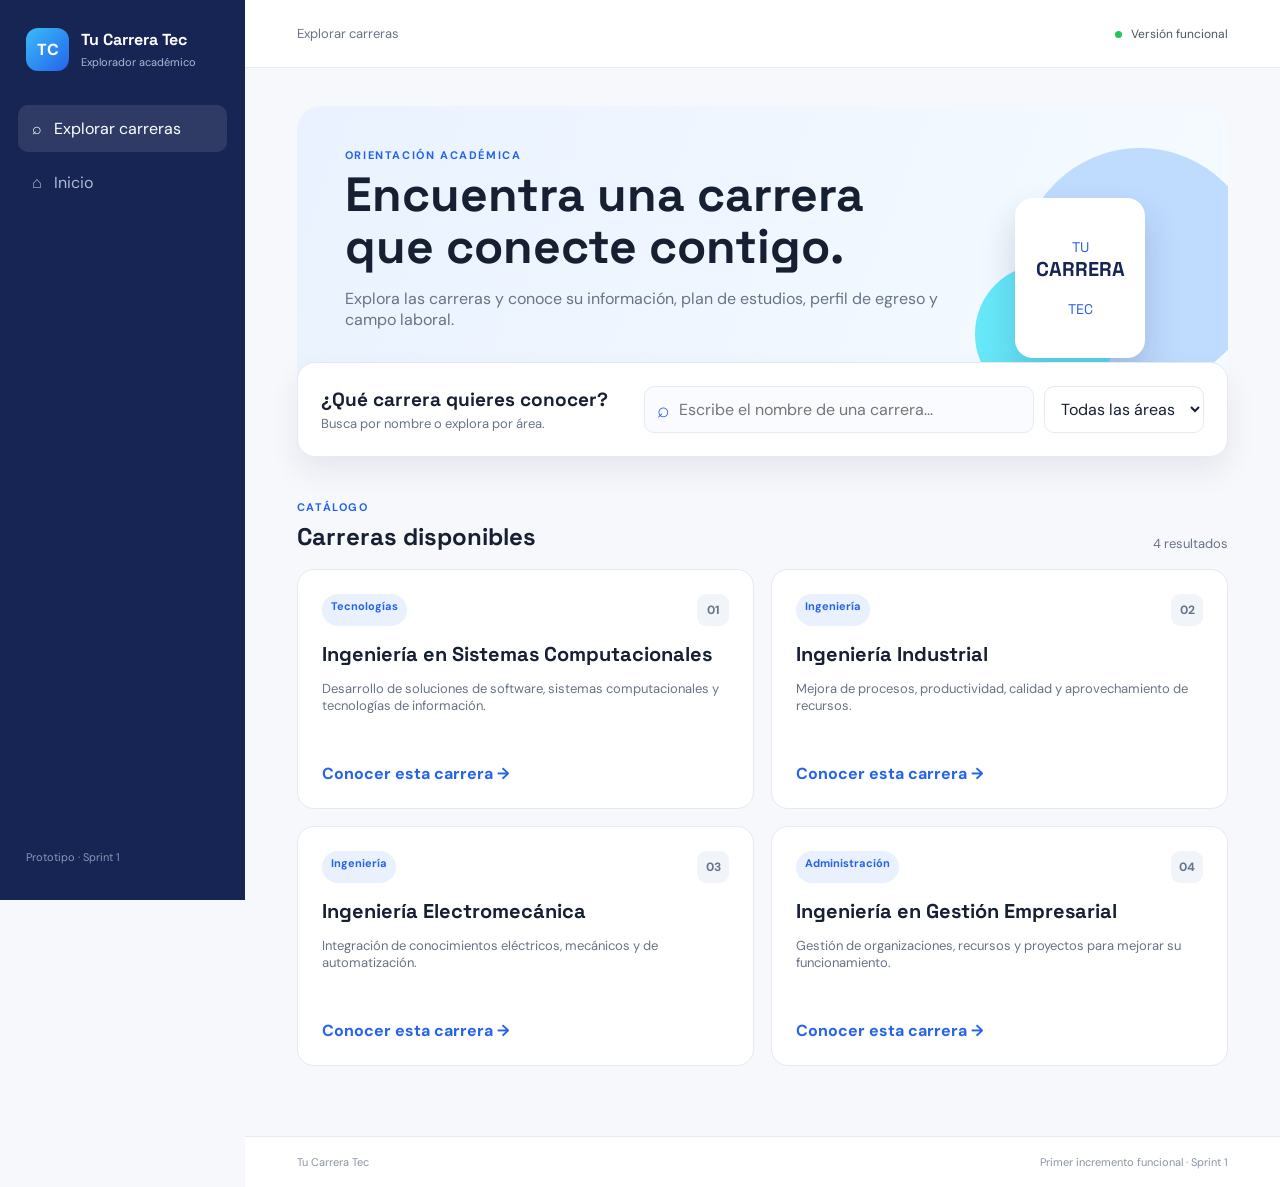
==== index.html @ d384e75f "first commit" ====
<!DOCTYPE html>
<html lang="es">
<head>
  <meta charset="UTF-8">
  <meta name="viewport" content="width=device-width, initial-scale=1.0">
  <title>Tu Carrera Tec | Explorador de carreras</title>
  <link rel="stylesheet" href="estilos.css">
</head>
<body>
  <aside class="sidebar">
    <div class="brand">
      <div class="brand-mark">TC</div>
      <div>
        <strong>Tu Carrera Tec</strong>
        <small>Explorador académico</small>
      </div>
    </div>

    <nav>
      <button class="nav-item activo" id="navExplorar">⌕ <span>Explorar carreras</span></button>
      <button class="nav-item" id="navInicio">⌂ <span>Inicio</span></button>
    </nav>

    <div class="sidebar-bottom">
      <span>Prototipo · Sprint 1</span>
    </div>
  </aside>

  <div class="app">
    <header class="topbar">
      <div class="crumb" id="breadcrumb">Explorar carreras</div>
      <div class="status"><span></span> Versión funcional</div>
    </header>

    <main>
      <section id="catalogo">
        <div class="welcome">
          <div>
            <p class="eyebrow">ORIENTACIÓN ACADÉMICA</p>
            <h1>Encuentra una carrera que conecte contigo.</h1>
            <p class="lead">Explora las carreras y conoce su información, plan de estudios, perfil de egreso y campo laboral.</p>
          </div>
          <div class="welcome-art">
            <div class="circle c1"></div>
            <div class="circle c2"></div>
            <div class="art-card">TU<br><b>CARRERA</b><br>TEC</div>
          </div>
        </div>

        <section class="search-panel">
          <div class="search-title">
            <h2>¿Qué carrera quieres conocer?</h2>
            <p>Busca por nombre o explora por área.</p>
          </div>
          <div class="controls">
            <div class="search-box">
              <span>⌕</span>
              <input id="buscador" type="search" placeholder="Escribe el nombre de una carrera...">
            </div>
            <select id="filtroArea">
              <option value="Todas">Todas las áreas</option>
              <option value="Tecnologías">Tecnologías</option>
              <option value="Ingeniería">Ingeniería</option>
              <option value="Administración">Administración</option>
            </select>
          </div>
        </section>

        <div class="section-heading">
          <div>
            <p class="eyebrow">CATÁLOGO</p>
            <h2>Carreras disponibles</h2>
          </div>
          <span id="contador"></span>
        </div>

        <div id="listaCarreras" class="career-grid"></div>
        <div id="sinResultados" class="empty hidden">
          <div>⌕</div>
          <h3>No encontramos esa carrera</h3>
          <p>Prueba con otro nombre o cambia el área de búsqueda.</p>
        </div>
      </section>

      <section id="detalle" class="hidden">
        <button id="btnVolver" class="back-link">← Volver al catálogo</button>

        <div class="career-hero">
          <div>
            <span id="detalleArea" class="pill"></span>
            <h1 id="detalleNombre"></h1>
            <p id="detalleResumen"></p>
          </div>
          <div class="career-code" id="careerCode"></div>
        </div>

        <div class="detail-layout">
          <aside class="detail-menu">
            <p>CONSULTAR</p>
            <button class="detail-tab active" data-tab="info">Información general <span>›</span></button>
            <button class="detail-tab" data-tab="plan">Plan de estudios <span>›</span></button>
            <button class="detail-tab" data-tab="perfil">Perfil de egreso <span>›</span></button>
            <button class="detail-tab" data-tab="laboral">Campo laboral <span>›</span></button>
          </aside>

          <article class="detail-content" id="panelDetalle"></article>
        </div>
      </section>
    </main>

    <footer>
      <span>Tu Carrera Tec</span>
      <span>Primer incremento funcional · Sprint 1</span>
    </footer>
  </div>

  <script src="script.js"></script>
</body>
</html>
---- estilos.css ----
@import url('https://fonts.googleapis.com/css2?family=DM+Sans:wght@400;500;600;700&family=Space+Grotesk:wght@500;600;700&display=swap');

:root {
  --navy: #172554;
  --blue: #2563eb;
  --cyan: #06b6d4;
  --ink: #172033;
  --muted: #687386;
  --line: #e5e9f0;
  --bg: #f7f8fc;
  --white: #ffffff;
}

* { box-sizing: border-box; }

body {
  margin: 0;
  background: var(--bg);
  color: var(--ink);
  font-family: "DM Sans", Arial, sans-serif;
}

button, input, select { font: inherit; }

.sidebar {
  position: fixed;
  inset: 0 auto 0 0;
  width: 245px;
  background: var(--navy);
  color: white;
  padding: 28px 18px;
  display: flex;
  flex-direction: column;
  z-index: 10;
}

.brand {
  display: flex;
  align-items: center;
  gap: 12px;
  padding: 0 8px 34px;
}

.brand-mark {
  width: 43px;
  height: 43px;
  border-radius: 12px;
  display: grid;
  place-items: center;
  background: linear-gradient(135deg, #38bdf8, #2563eb);
  font-weight: 800;
}

.brand strong { display: block; font-family: "Space Grotesk"; }
.brand small { color: #aeb9d4; font-size: 11px; }

nav { display: grid; gap: 7px; }

.nav-item {
  border: 0;
  background: transparent;
  color: #aeb9d4;
  text-align: left;
  padding: 13px 14px;
  border-radius: 10px;
  cursor: pointer;
  display: flex;
  gap: 12px;
  align-items: center;
}

.nav-item:hover, .nav-item.activo {
  background: rgba(255,255,255,.1);
  color: white;
}

.sidebar-bottom {
  margin-top: auto;
  color: #8997b7;
  font-size: 11px;
  padding: 8px;
}

.app { margin-left: 245px; min-height: 100vh; }

.topbar {
  height: 68px;
  background: white;
  border-bottom: 1px solid var(--line);
  display: flex;
  justify-content: space-between;
  align-items: center;
  padding: 0 5%;
}

.crumb { font-size: 13px; color: var(--muted); }
.status { font-size: 12px; color: #4b5563; }
.status span {
  display: inline-block;
  width: 7px; height: 7px;
  border-radius: 50%;
  background: #22c55e;
  margin-right: 6px;
}

main { width: min(1180px, 90%); margin: auto; padding: 38px 0 70px; }

.welcome {
  min-height: 290px;
  border-radius: 24px;
  background: linear-gradient(110deg, #eaf2ff, #f5fbff);
  padding: 42px 48px;
  display: flex;
  justify-content: space-between;
  overflow: hidden;
  position: relative;
}

.eyebrow {
  margin: 0 0 7px;
  color: var(--blue);
  font-size: 11px;
  letter-spacing: 1.6px;
  font-weight: 700;
}

.welcome h1 {
  font-family: "Space Grotesk";
  font-size: clamp(30px, 4vw, 48px);
  line-height: 1.08;
  max-width: 680px;
  margin: 0 0 15px;
}

.lead { max-width: 620px; color: var(--muted); margin: 0; font-size: 16px; }

.welcome-art { width: 270px; position: relative; }
.circle { position: absolute; border-radius: 50%; }
.c1 { width: 240px; height: 240px; background: #bfdbfe; right: -80px; top: 0; }
.c2 { width: 140px; height: 140px; background: #67e8f9; right: 65px; bottom: -50px; }

.art-card {
  position: absolute;
  right: 35px;
  top: 50px;
  width: 130px;
  height: 160px;
  border-radius: 18px;
  background: white;
  box-shadow: 0 18px 35px rgba(23,37,84,.18);
  display: grid;
  place-content: center;
  text-align: center;
  font-family: "Space Grotesk";
  font-size: 14px;
  color: var(--blue);
}

.art-card b { font-size: 20px; color: var(--navy); }

.search-panel {
  margin-top: -34px;
  position: relative;
  background: white;
  border: 1px solid var(--line);
  border-radius: 18px;
  padding: 23px;
  box-shadow: 0 14px 30px rgba(30, 41, 59, .08);
  display: flex;
  justify-content: space-between;
  gap: 30px;
  align-items: center;
}

.search-title h2 { margin: 0 0 3px; font-family: "Space Grotesk"; font-size: 19px; }
.search-title p { margin: 0; color: var(--muted); font-size: 13px; }

.controls { display: flex; gap: 10px; flex: 1; justify-content: flex-end; }

.search-box {
  display: flex;
  align-items: center;
  border: 1px solid var(--line);
  border-radius: 10px;
  padding: 0 12px;
  max-width: 390px;
  width: 100%;
  background: #fafbfe;
}

.search-box span { color: var(--blue); font-size: 21px; }
.search-box input {
  border: 0;
  outline: 0;
  background: transparent;
  padding: 12px 9px;
  width: 100%;
}

.controls select {
  border: 1px solid var(--line);
  border-radius: 10px;
  background: white;
  padding: 0 12px;
  color: var(--ink);
}

.section-heading {
  margin: 43px 0 17px;
  display: flex;
  justify-content: space-between;
  align-items: end;
}

.section-heading h2 { font-family: "Space Grotesk"; margin: 0; }
#contador { color: var(--muted); font-size: 13px; }

.career-grid {
  display: grid;
  grid-template-columns: repeat(2, 1fr);
  gap: 17px;
}

.career-card {
  background: white;
  border: 1px solid var(--line);
  border-radius: 17px;
  padding: 24px;
  transition: .2s;
}

.career-card:hover {
  transform: translateY(-3px);
  box-shadow: 0 13px 28px rgba(30,41,59,.09);
}

.card-top { display: flex; justify-content: space-between; gap: 15px; }
.pill {
  display: inline-flex;
  padding: 5px 9px;
  border-radius: 99px;
  background: #e9f1ff;
  color: var(--blue);
  font-size: 11px;
  font-weight: 700;
}

.number {
  width: 32px; height: 32px;
  display: grid; place-items: center;
  border-radius: 9px;
  background: #f1f5f9;
  color: #64748b;
  font-size: 12px;
  font-weight: 700;
}

.career-card h3 {
  font-family: "Space Grotesk";
  font-size: 20px;
  margin: 15px 0 8px;
}

.career-card p { color: var(--muted); font-size: 13px; min-height: 58px; }

.open-career {
  margin-top: 12px;
  border: 0;
  background: transparent;
  color: var(--blue);
  font-weight: 700;
  cursor: pointer;
  padding: 0;
}

.empty {
  text-align: center;
  background: white;
  padding: 60px 20px;
  border-radius: 17px;
  border: 1px solid var(--line);
}
.empty > div { font-size: 32px; color: var(--blue); }
.empty h3 { margin: 5px; }
.empty p { color: var(--muted); }

.back-link {
  border: 0;
  background: transparent;
  color: var(--blue);
  cursor: pointer;
  font-weight: 700;
  padding: 0;
  margin-bottom: 20px;
}

.career-hero {
  background: var(--navy);
  color: white;
  border-radius: 21px;
  padding: 34px 38px;
  display: flex;
  justify-content: space-between;
  align-items: center;
}

.career-hero .pill { background: rgba(255,255,255,.12); color: #93c5fd; }
.career-hero h1 { font-family: "Space Grotesk"; font-size: 34px; margin: 12px 0 7px; }
.career-hero p { color: #c7d2e9; margin: 0; max-width: 750px; }
.career-code { font-family: "Space Grotesk"; font-size: 40px; color: #60a5fa; opacity: .7; }

.detail-layout {
  display: grid;
  grid-template-columns: 250px 1fr;
  gap: 20px;
  margin-top: 20px;
  align-items: start;
}

.detail-menu {
  background: white;
  border: 1px solid var(--line);
  border-radius: 15px;
  padding: 15px;
}

.detail-menu > p {
  color: #9aa4b2;
  font-size: 10px;
  font-weight: 700;
  letter-spacing: 1.4px;
  margin: 5px 9px 12px;
}

.detail-tab {
  border: 0;
  background: transparent;
  width: 100%;
  padding: 12px 10px;
  border-radius: 9px;
  cursor: pointer;
  color: #536174;
  display: flex;
  justify-content: space-between;
  text-align: left;
  font-size: 13px;
}

.detail-tab.active {
  background: #eaf1ff;
  color: var(--blue);
  font-weight: 700;
}

.detail-content {
  background: white;
  border: 1px solid var(--line);
  border-radius: 15px;
  padding: 30px;
  min-height: 360px;
}

.detail-content h2 { font-family: "Space Grotesk"; margin-top: 0; }
.detail-content h3 { font-family: "Space Grotesk"; color: var(--navy); margin-top: 0; }
.detail-content p { color: var(--muted); }
.detail-content ul { padding-left: 21px; color: #465366; }
.detail-content li { margin: 8px 0; }

.semester-grid {
  display: grid;
  grid-template-columns: repeat(2, 1fr);
  gap: 13px;
  margin-top: 20px;
}

.semester {
  border: 1px solid var(--line);
  border-radius: 11px;
  padding: 15px;
}

.semester h4 { margin: 0 0 9px; color: var(--blue); font-size: 13px; }
.semester ul { margin: 0; font-size: 13px; }

.area-grid {
  display: grid;
  grid-template-columns: repeat(2, 1fr);
  gap: 12px;
  margin-top: 20px;
}

.area-box {
  background: #f7f9fc;
  border-radius: 11px;
  padding: 16px;
}

.area-box strong { color: var(--navy); }
.area-box p { margin-bottom: 0; font-size: 13px; }

footer {
  border-top: 1px solid var(--line);
  background: white;
  padding: 18px 5%;
  color: #8a94a4;
  font-size: 11px;
  display: flex;
  justify-content: space-between;
}

.hidden { display: none !important; }

@media (max-width: 850px) {
  .sidebar { width: 70px; padding: 20px 10px; }
  .brand { justify-content: center; padding: 0 0 30px; }
  .brand > div:not(.brand-mark), .nav-item span, .sidebar-bottom { display: none; }
  .nav-item { justify-content: center; }
  .app { margin-left: 70px; }
  .welcome { padding: 30px; }
  .welcome-art { display: none; }
  .search-panel { flex-direction: column; align-items: stretch; }
  .controls { justify-content: stretch; }
}

@media (max-width: 650px) {
  main { width: 92%; }
  .career-grid, .semester-grid, .area-grid, .detail-layout { grid-template-columns: 1fr; }
  .controls { flex-direction: column; }
  .controls select { height: 44px; }
  .career-hero { padding: 26px; }
  .career-hero h1 { font-size: 26px; }
  .career-code { display: none; }
  footer { flex-direction: column; gap: 5px; }
}
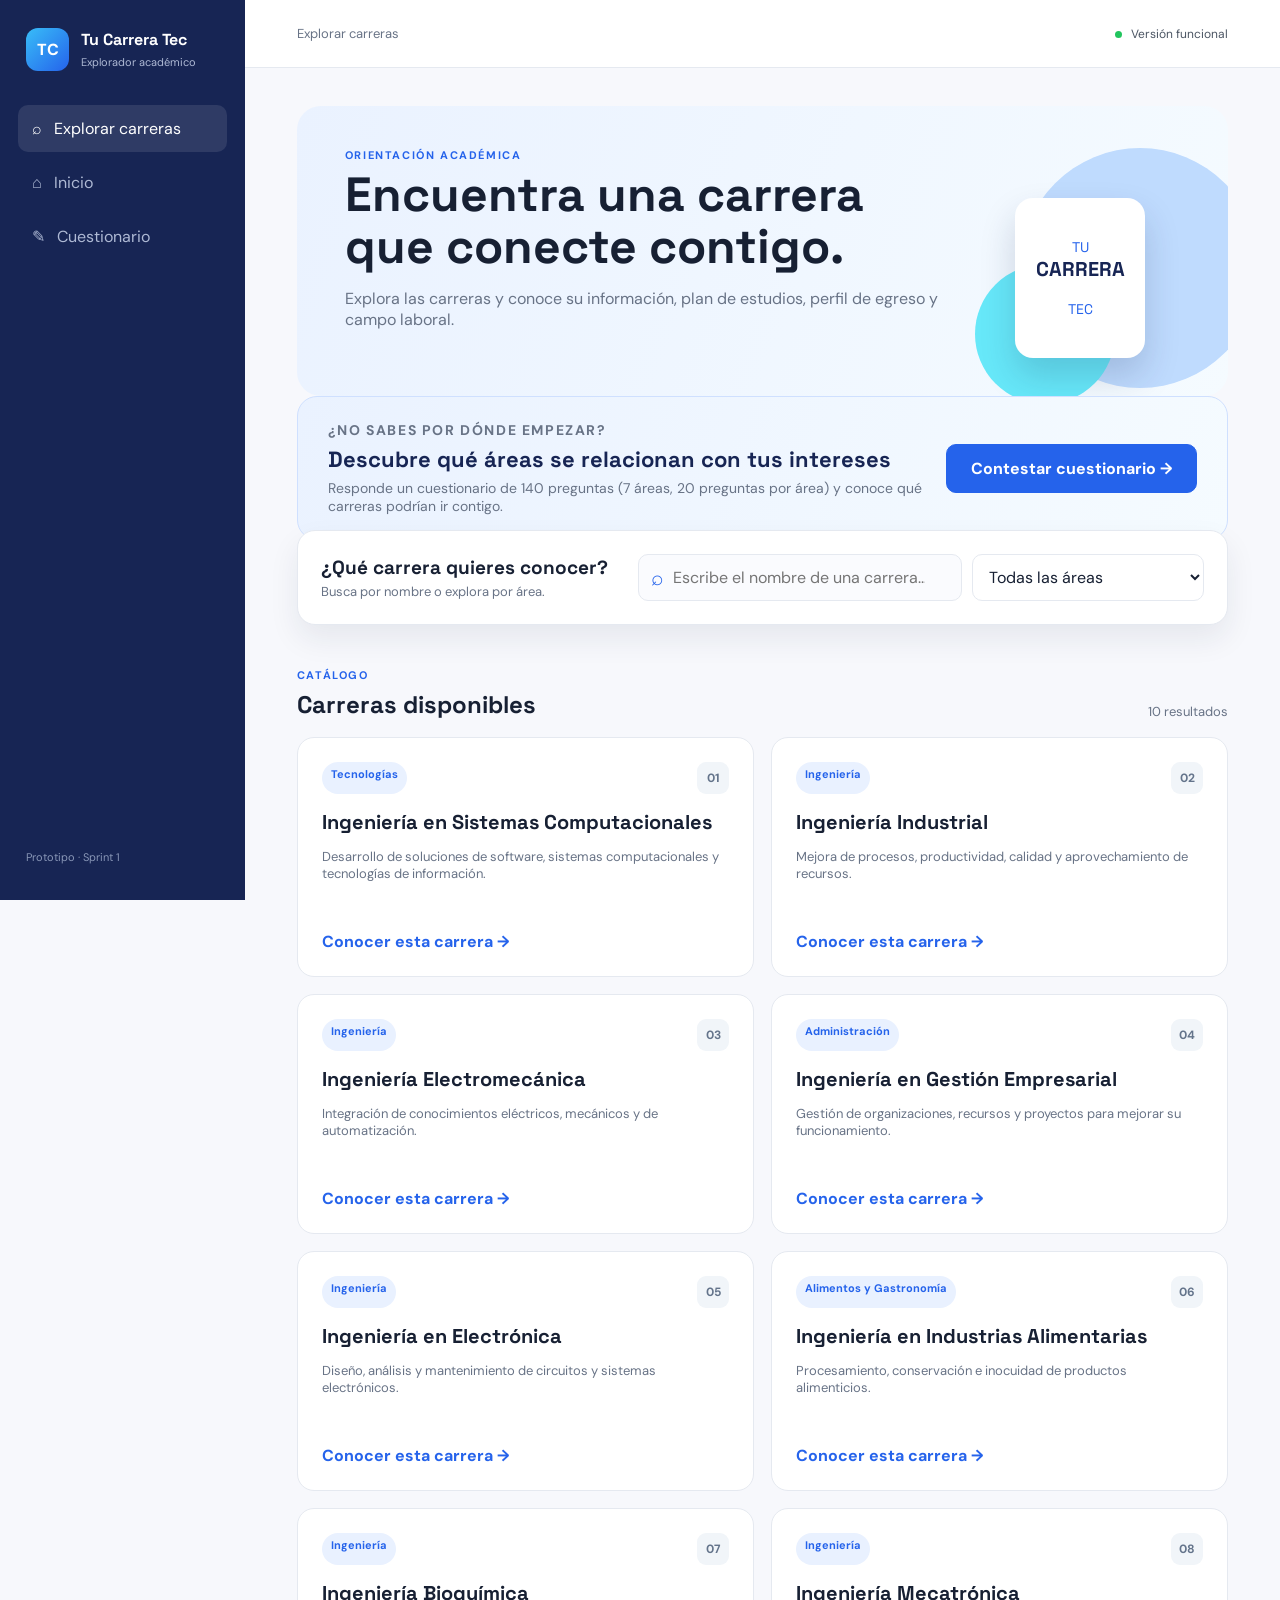
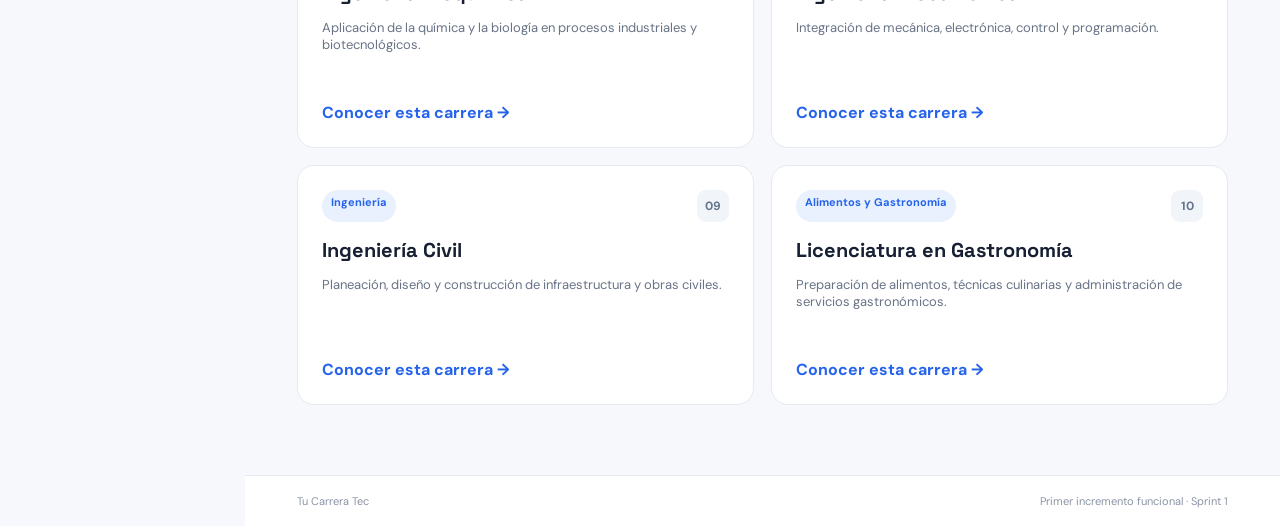
==== commit ab848b10: "Add files via upload" ====
--- a/index.html
+++ b/index.html
@@ -19,6 +19,7 @@
     <nav>
       <button class="nav-item activo" id="navExplorar">⌕ <span>Explorar carreras</span></button>
       <button class="nav-item" id="navInicio">⌂ <span>Inicio</span></button>
+      <button class="nav-item" id="navCuestionario">✎ <span>Cuestionario</span></button>
     </nav>
 
     <div class="sidebar-bottom">
@@ -47,6 +48,15 @@
           </div>
         </div>
 
+        <section class="quiz-banner" aria-labelledby="bannerTitulo">
+          <div>
+            <p class="eyebrow">¿NO SABES POR DÓNDE EMPEZAR?</p>
+            <h2 id="bannerTitulo">Descubre qué áreas se relacionan con tus intereses</h2>
+            <p>Responde un cuestionario de 140 preguntas (7 áreas, 20 preguntas por área) y conoce qué carreras podrían ir contigo.</p>
+          </div>
+          <button type="button" class="btn btn-primary" id="btnBannerCuestionario">Contestar cuestionario →</button>
+        </section>
+
         <section class="search-panel">
           <div class="search-title">
             <h2>¿Qué carrera quieres conocer?</h2>
@@ -62,6 +72,7 @@
               <option value="Tecnologías">Tecnologías</option>
               <option value="Ingeniería">Ingeniería</option>
               <option value="Administración">Administración</option>
+              <option value="Alimentos y Gastronomía">Alimentos y Gastronomía</option>
             </select>
           </div>
         </section>
@@ -101,9 +112,71 @@
             <button class="detail-tab" data-tab="plan">Plan de estudios <span>›</span></button>
             <button class="detail-tab" data-tab="perfil">Perfil de egreso <span>›</span></button>
             <button class="detail-tab" data-tab="laboral">Campo laboral <span>›</span></button>
+            <button class="detail-tab" data-tab="actividades">Actividades <span>›</span></button>
           </aside>
 
           <article class="detail-content" id="panelDetalle"></article>
+        </div>
+      </section>
+
+      <section id="cuestionario" class="hidden" aria-labelledby="quizTitulo">
+        <div class="quiz-hero">
+          <div>
+            <p class="eyebrow">HU-08 · ORIENTACIÓN ACADÉMICA</p>
+            <h1 id="quizTitulo">Cuestionario de intereses profesionales</h1>
+            <p class="lead">Elige qué tanto te interesa cada actividad. No hay respuestas correctas o incorrectas: responde con sinceridad para descubrir qué áreas se relacionan contigo.</p>
+          </div>
+          <div class="quiz-progress-panel" aria-live="polite">
+            <strong id="quizAreaTitulo"></strong>
+            <small id="quizAreaNombre"></small>
+            <div class="quiz-steps" id="quizPasos" aria-hidden="true"></div>
+            <small id="quizContador"></small>
+          </div>
+        </div>
+
+        <div id="quizFormulario">
+          <div class="quiz-area-bar">
+            <span class="pill" id="quizAreaPill"></span>
+            <span class="quiz-rango" id="quizRango"></span>
+          </div>
+
+          <div id="quizPreguntas" class="quiz-list"></div>
+
+          <p id="quizAviso" class="quiz-aviso hidden" role="alert"></p>
+
+          <div class="quiz-actions">
+            <button type="button" class="btn" id="btnQuizAnterior">← Anterior</button>
+            <span class="quiz-hint" id="quizHint"></span>
+            <button type="button" class="btn btn-primary" id="btnQuizSiguiente">Continuar →</button>
+          </div>
+        </div>
+
+        <div id="quizFinal" class="quiz-final hidden">
+          <div class="check">✓</div>
+          <h2>¡Cuestionario completado!</h2>
+          <p id="quizFinalTexto"></p>
+          <div class="quiz-final-actions">
+            <button type="button" class="btn btn-primary" id="btnQuizResultados">Ver mis resultados</button>
+            <button type="button" class="btn" id="btnQuizRevisar">Revisar mis respuestas</button>
+            <button type="button" class="btn" id="btnQuizReiniciar">Reiniciar cuestionario</button>
+          </div>
+        </div>
+      </section>
+      <section id="resultados" class="hidden" aria-labelledby="resTitulo">
+        <div class="quiz-hero">
+          <div>
+            <p class="eyebrow">HU-08 · RESULTADOS</p>
+            <h1 id="resTitulo">Tus resultados del cuestionario</h1>
+            <p class="lead">Estas son las áreas profesionales que más se relacionan con las respuestas que diste. Abre una carrera para conocer su plan de estudios, perfil y campo laboral.</p>
+          </div>
+        </div>
+
+        <div id="resultadosContenido"></div>
+
+        <div class="quiz-final-actions result-actions">
+          <button type="button" class="btn btn-primary" id="btnResExplorar">Explorar todas las carreras</button>
+          <button type="button" class="btn" id="btnResRevisar">Revisar mis respuestas</button>
+          <button type="button" class="btn" id="btnResReiniciar">Volver a contestar</button>
         </div>
       </section>
     </main>
@@ -114,6 +187,11 @@
     </footer>
   </div>
 
+  <script src="actividades.js"></script>
   <script src="script.js"></script>
+  <script src="preguntas.js"></script>
+  <script src="resultados.js"></script>
+  <script src="cuestionario.js"></script>
+  <script src="pantalla-resultados.js"></script>
 </body>
 </html>
--- a/estilos.css
+++ b/estilos.css
@@ -432,3 +432,352 @@
   .career-code { display: none; }
   footer { flex-direction: column; gap: 5px; }
 }
+
+/* ===== HU-06 · Actividades (T-44) ===== */
+.activity-list { display: grid; gap: 13px; margin-top: 20px; }
+
+.activity-card {
+  display: flex;
+  gap: 15px;
+  border: 1px solid var(--line);
+  border-radius: 13px;
+  padding: 18px;
+  background: #fbfcff;
+}
+
+.activity-num {
+  flex: 0 0 34px;
+  height: 34px;
+  display: grid;
+  place-items: center;
+  border-radius: 10px;
+  background: #eaf1ff;
+  color: var(--blue);
+  font-family: "Space Grotesk";
+  font-weight: 700;
+}
+
+.activity-card h4 { margin: 0 0 6px; font-family: "Space Grotesk"; color: var(--navy); font-size: 16px; }
+.activity-card p { margin: 0 0 10px; font-size: 14px; }
+
+/* T-45 · aspecto de la carrera que representa cada actividad */
+.aspect-tag {
+  display: inline-flex;
+  padding: 4px 10px;
+  border-radius: 99px;
+  background: #e0f7fb;
+  color: #0e7490;
+  font-size: 11px;
+  font-weight: 700;
+}
+
+/* T-46 · acceso a las actividades desde Información general */
+.btn-link {
+  margin-top: 6px;
+  border: 0;
+  background: transparent;
+  color: var(--blue);
+  font-weight: 700;
+  cursor: pointer;
+  padding: 0;
+}
+.btn-link:hover { text-decoration: underline; }
+
+/* ===== HU-08 · Cuestionario de intereses (T-55) ===== */
+.quiz-hero {
+  border-radius: 24px;
+  background: linear-gradient(110deg, #eaf2ff, #f5fbff);
+  padding: 32px 40px;
+  display: flex;
+  justify-content: space-between;
+  align-items: center;
+  gap: 32px;
+}
+
+.quiz-hero h1 {
+  font-family: "Space Grotesk";
+  font-size: clamp(26px, 3vw, 36px);
+  line-height: 1.1;
+  margin: 0 0 12px;
+}
+
+.quiz-hero .lead { max-width: 620px; }
+
+.quiz-progress-panel {
+  flex: 0 0 300px;
+  background: white;
+  border: 1px solid var(--line);
+  border-radius: 16px;
+  padding: 18px 20px;
+  display: grid;
+  gap: 3px;
+}
+
+.quiz-progress-panel strong { font-family: "Space Grotesk"; color: var(--navy); font-size: 16px; }
+.quiz-progress-panel small { color: var(--muted); font-size: 12px; }
+
+.quiz-steps { display: flex; gap: 5px; margin: 10px 0 8px; }
+.quiz-step { flex: 1; height: 8px; border-radius: 99px; background: var(--line); transition: .2s; }
+.quiz-step.done { background: var(--blue); }
+.quiz-step.current { background: var(--cyan); }
+
+.quiz-area-bar {
+  margin: 30px 0 14px;
+  display: flex;
+  justify-content: space-between;
+  align-items: center;
+  gap: 12px;
+}
+
+.quiz-rango { color: var(--muted); font-size: 13px; }
+
+.quiz-list { display: grid; gap: 14px; }
+
+.quiz-card {
+  background: white;
+  border: 1px solid var(--line);
+  border-radius: 17px;
+  padding: 20px 24px 22px;
+  transition: border-color .2s, background .2s;
+}
+
+.quiz-card.pendiente { border-color: #f59e0b; background: #fffbf0; }
+
+.quiz-q { display: flex; align-items: center; gap: 14px; margin-bottom: 16px; }
+
+.quiz-num {
+  flex: 0 0 36px;
+  height: 36px;
+  display: grid;
+  place-items: center;
+  border-radius: 10px;
+  background: #f1f5f9;
+  color: #64748b;
+  font-size: 13px;
+  font-weight: 700;
+}
+
+.quiz-q h3 {
+  flex: 1;
+  margin: 0;
+  font-family: "Space Grotesk";
+  font-size: 16px;
+  line-height: 1.3;
+  color: var(--navy);
+}
+
+.quiz-id { font-size: 11px; color: #8a94a4; white-space: nowrap; }
+
+.quiz-options { display: grid; grid-template-columns: repeat(5, 1fr); gap: 10px; border: 0; padding: 0; margin: 0; min-width: 0; }
+
+.quiz-option { position: relative; display: block; }
+
+.quiz-option input {
+  position: absolute;
+  inset: 0;
+  width: 100%;
+  height: 100%;
+  margin: 0;
+  opacity: 0;
+  cursor: pointer;
+}
+
+.quiz-option span {
+  display: flex;
+  align-items: center;
+  justify-content: center;
+  text-align: center;
+  min-height: 44px;
+  padding: 8px 10px;
+  border: 1px solid var(--line);
+  border-radius: 10px;
+  background: white;
+  color: #475569;
+  font-size: 13px;
+  transition: .15s;
+}
+
+.quiz-option:hover span { border-color: #93c5fd; background: #f5f9ff; }
+
+.quiz-option input:checked + span {
+  background: var(--blue);
+  border-color: var(--blue);
+  color: white;
+  font-weight: 700;
+}
+
+.quiz-option input:focus-visible + span { outline: 3px solid #93c5fd; outline-offset: 2px; }
+
+.quiz-aviso {
+  margin: 18px 0 0;
+  padding: 13px 18px;
+  border-radius: 12px;
+  background: #fff7e6;
+  border: 1px solid #fcd34d;
+  color: #92400e;
+  font-size: 14px;
+}
+
+.quiz-actions {
+  margin-top: 22px;
+  display: flex;
+  justify-content: space-between;
+  align-items: center;
+  gap: 16px;
+}
+
+.quiz-hint { color: var(--muted); font-size: 13px; text-align: center; flex: 1; }
+
+.btn {
+  border: 1px solid var(--line);
+  background: white;
+  color: var(--navy);
+  border-radius: 10px;
+  padding: 13px 24px;
+  font-weight: 700;
+  cursor: pointer;
+  transition: .15s;
+}
+
+.btn:hover:not(:disabled) { border-color: #93c5fd; background: #f5f9ff; }
+.btn-primary { background: var(--blue); border-color: var(--blue); color: white; }
+.btn-primary:hover:not(:disabled) { background: #1d4ed8; border-color: #1d4ed8; }
+.btn:disabled { opacity: .45; cursor: not-allowed; }
+.btn:focus-visible { outline: 3px solid #93c5fd; outline-offset: 2px; }
+
+.quiz-final {
+  margin-top: 24px;
+  text-align: center;
+  background: white;
+  border: 1px solid var(--line);
+  border-radius: 21px;
+  padding: 56px 30px;
+}
+
+.quiz-final .check {
+  width: 64px;
+  height: 64px;
+  border-radius: 50%;
+  display: grid;
+  place-items: center;
+  margin: 0 auto 16px;
+  background: #e0f7fb;
+  color: #0e7490;
+  font-size: 30px;
+  font-weight: 700;
+}
+
+.quiz-final h2 { font-family: "Space Grotesk"; margin: 0 0 8px; }
+.quiz-final p { color: var(--muted); margin: 0 0 24px; }
+.quiz-final-actions { display: flex; justify-content: center; gap: 12px; flex-wrap: wrap; }
+
+@media (max-width: 850px) {
+  .quiz-hero { flex-direction: column; align-items: stretch; padding: 28px; }
+  .quiz-progress-panel { flex: none; }
+}
+
+@media (max-width: 650px) {
+  .quiz-options { grid-template-columns: 1fr; }
+  .quiz-q { align-items: flex-start; }
+  .quiz-id { display: none; }
+  .quiz-actions { flex-wrap: wrap; }
+  .quiz-hint { order: 3; flex-basis: 100%; }
+  .quiz-actions .btn { flex: 1; }
+}
+
+/* ===== HU-08 · Resultados (T-58) y acceso desde la pantalla principal (T-59) ===== */
+.quiz-banner {
+  display: flex;
+  align-items: center;
+  justify-content: space-between;
+  gap: 24px;
+  margin: 0 0 24px;
+  padding: 24px 30px;
+  border-radius: 20px;
+  background: linear-gradient(110deg, #eaf2ff, #f5fbff);
+  border: 1px solid #cfe0ff;
+}
+.quiz-banner h2 { font-family: "Space Grotesk"; margin: 0 0 6px; font-size: 22px; color: var(--navy); }
+.quiz-banner p { margin: 0; color: var(--muted); font-size: 14px; }
+.quiz-banner .eyebrow { margin-bottom: 6px; }
+.quiz-banner .btn { flex: none; }
+
+#resultados .section-heading { margin-top: 28px; }
+
+.result-note {
+  margin: 20px 0 0;
+  padding: 14px 18px;
+  border-radius: 12px;
+  background: #fffbf0;
+  border: 1px solid #f59e0b;
+  color: #7a4b00;
+  font-size: 14px;
+}
+
+.result-grid { display: grid; grid-template-columns: repeat(3, 1fr); gap: 16px; }
+
+.result-card {
+  background: white;
+  border: 1px solid var(--line);
+  border-radius: 18px;
+  padding: 22px;
+}
+.result-card.top { border-color: var(--blue); box-shadow: 0 10px 28px rgba(37, 99, 235, .12); }
+.result-card h3 { font-family: "Space Grotesk"; margin: 0; font-size: 17px; color: var(--navy); }
+.result-card small { color: var(--muted); font-size: 12px; }
+.result-card p { color: var(--muted); font-size: 13px; margin: 12px 0 0; }
+
+.result-card-head { display: flex; align-items: center; gap: 12px; margin-bottom: 14px; }
+.result-card-head > div { flex: 1; min-width: 0; }
+.result-rank {
+  flex: 0 0 34px;
+  height: 34px;
+  display: grid;
+  place-items: center;
+  border-radius: 10px;
+  background: #eaf1ff;
+  color: var(--blue);
+  font-family: "Space Grotesk";
+  font-weight: 700;
+}
+.result-card.top .result-rank { background: var(--blue); color: white; }
+.result-pct { font-family: "Space Grotesk"; font-size: 24px; color: var(--navy); }
+
+.result-bar { height: 9px; border-radius: 99px; background: var(--line); overflow: hidden; }
+.result-bar span { display: block; height: 100%; border-radius: 99px; background: linear-gradient(90deg, var(--blue), var(--cyan)); }
+
+.result-label { font-size: 11px !important; font-weight: 700; letter-spacing: .06em; text-transform: uppercase; margin-top: 16px !important; }
+.result-careers { display: flex; flex-direction: column; gap: 8px; margin-top: 8px; }
+.result-career {
+  display: flex;
+  justify-content: space-between;
+  gap: 10px;
+  text-align: left;
+  padding: 10px 14px;
+  border: 1px solid var(--line);
+  border-radius: 10px;
+  background: #fbfcff;
+  color: var(--blue);
+  font-weight: 700;
+  font-size: 13px;
+  cursor: pointer;
+}
+.result-career:hover { border-color: #93c5fd; background: #f5f9ff; }
+
+.result-table { background: white; border: 1px solid var(--line); border-radius: 18px; padding: 8px 22px; }
+.result-row { display: grid; grid-template-columns: 230px 1fr 48px; align-items: center; gap: 16px; padding: 12px 0; border-bottom: 1px solid var(--line); }
+.result-row:last-child { border-bottom: 0; }
+.result-row-name { font-size: 14px; font-weight: 600; color: var(--navy); }
+.result-row-pct { text-align: right; font-weight: 700; color: var(--navy); font-size: 14px; }
+
+.result-disclaimer { margin: 16px 0 0; color: var(--muted); font-size: 12px; }
+.result-actions { margin: 28px 0 8px; }
+
+@media (max-width: 1100px) {
+  .result-grid { grid-template-columns: 1fr; }
+}
+@media (max-width: 760px) {
+  .quiz-banner { flex-direction: column; align-items: stretch; }
+  .result-row { grid-template-columns: 1fr 44px; }
+  .result-row-name { grid-column: 1 / -1; }
+}
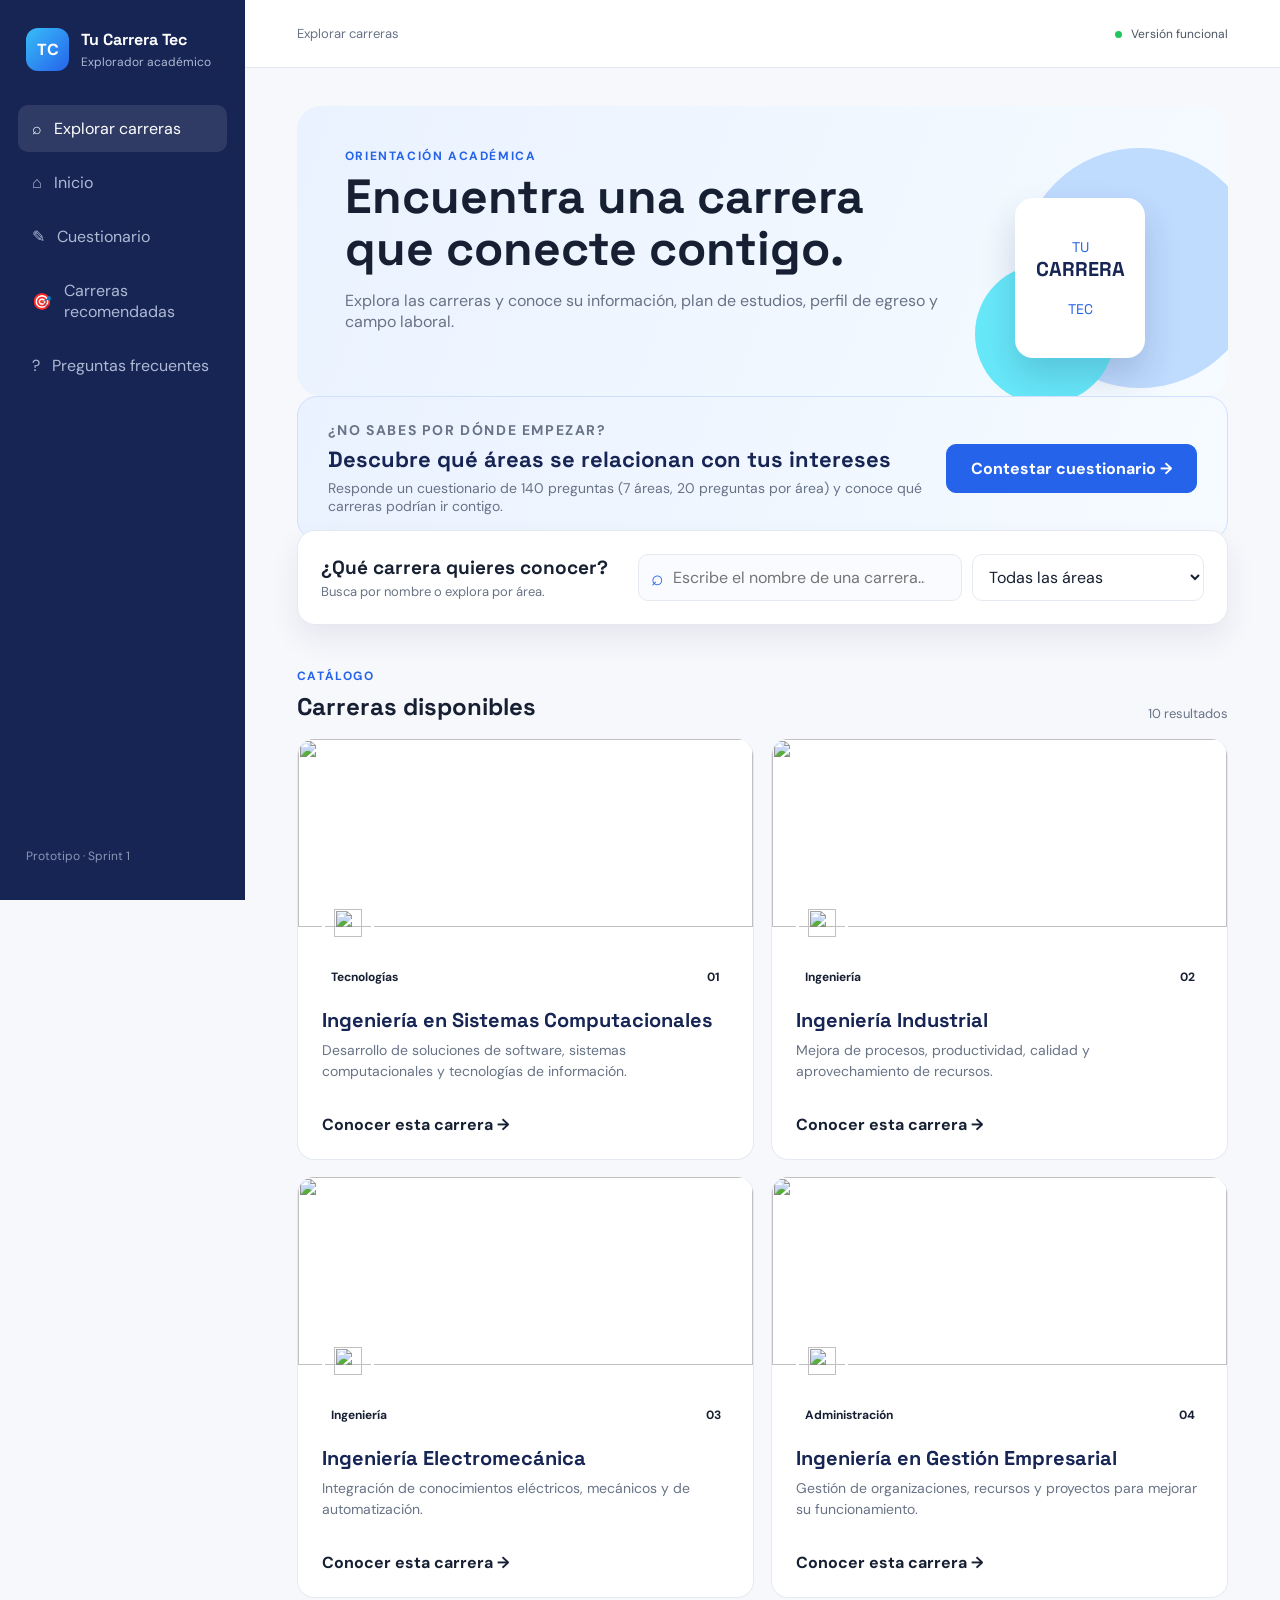
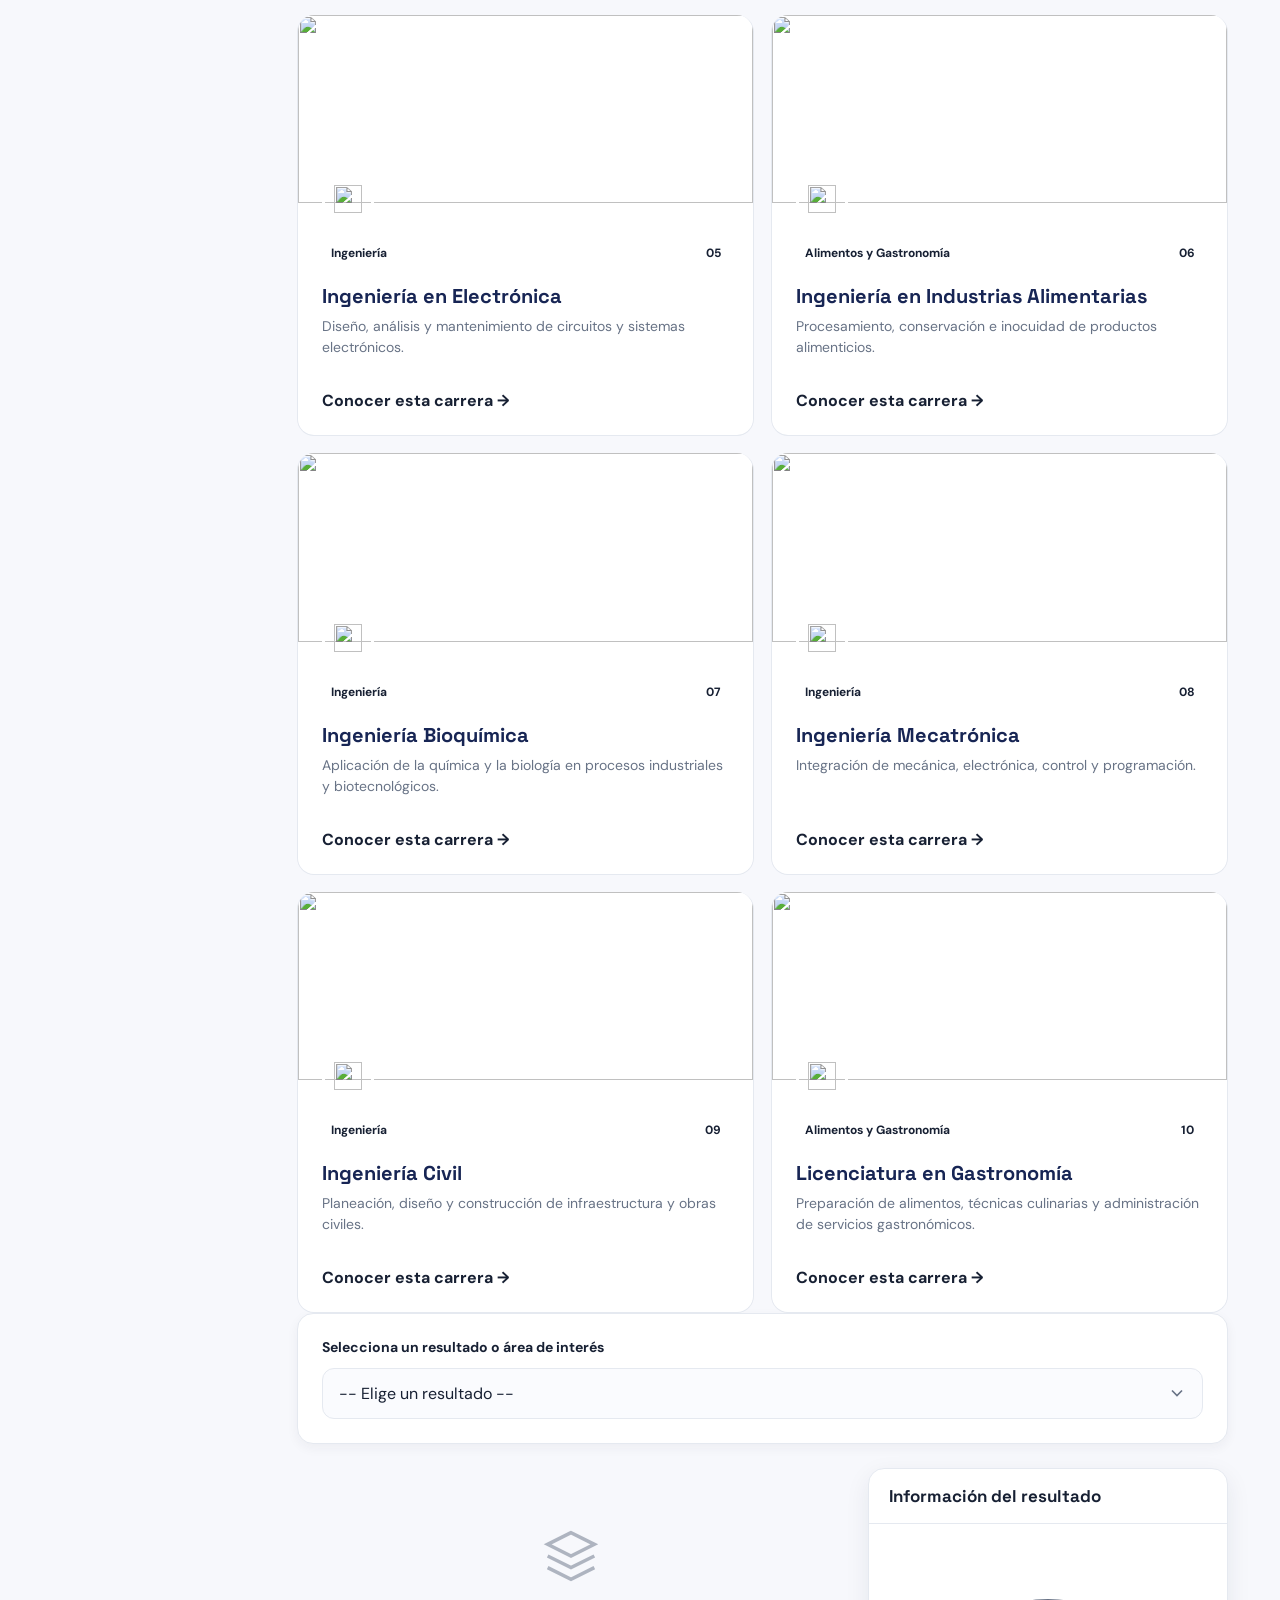
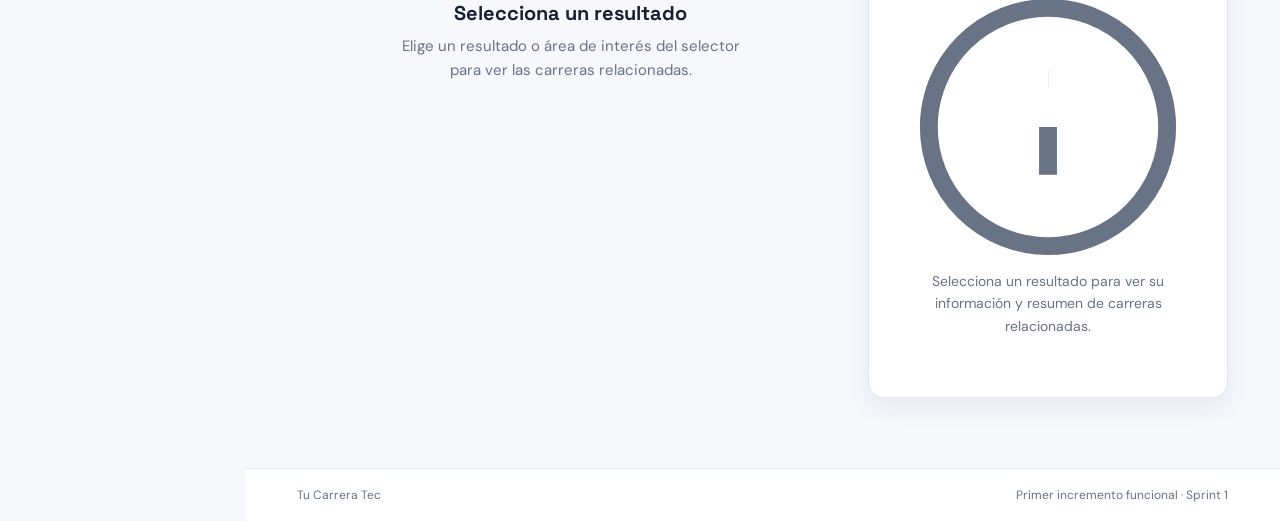
==== commit 79b1cc2a: "Add files via upload" ====
--- a/index.html
+++ b/index.html
@@ -4,7 +4,11 @@
   <meta charset="UTF-8">
   <meta name="viewport" content="width=device-width, initial-scale=1.0">
   <title>Tu Carrera Tec | Explorador de carreras</title>
+  <link rel="stylesheet" href="recursos/carreras.css">
   <link rel="stylesheet" href="estilos.css">
+  <link rel="stylesheet" href="carreras-recomendadas.css">
+  <link rel="stylesheet" href="faq.css">
+  <link rel="stylesheet" href="animaciones.css">
 </head>
 <body>
   <aside class="sidebar">
@@ -20,6 +24,8 @@
       <button class="nav-item activo" id="navExplorar">⌕ <span>Explorar carreras</span></button>
       <button class="nav-item" id="navInicio">⌂ <span>Inicio</span></button>
       <button class="nav-item" id="navCuestionario">✎ <span>Cuestionario</span></button>
+      <button class="nav-item" id="navCarrerasRecomendadas">🎯 <span>Carreras recomendadas</span></button>
+      <button class="nav-item" id="navFaq">? <span>Preguntas frecuentes</span></button>
     </nav>
 
     <div class="sidebar-bottom">
@@ -97,12 +103,18 @@
         <button id="btnVolver" class="back-link">← Volver al catálogo</button>
 
         <div class="career-hero">
-          <div>
-            <span id="detalleArea" class="pill"></span>
+          <div class="hero-texto">
+            <div class="hero-etiquetas">
+              <span class="hero-icono"><img id="detalleIcono" src="" alt="" width="30" height="30"></span>
+              <span id="detalleArea" class="pill"></span>
+            </div>
             <h1 id="detalleNombre"></h1>
             <p id="detalleResumen"></p>
           </div>
-          <div class="career-code" id="careerCode"></div>
+          <div class="hero-arte">
+            <img id="detalleIlustracion" src="" alt="">
+            <span class="career-code" id="careerCode"></span>
+          </div>
         </div>
 
         <div class="detail-layout">
@@ -179,6 +191,135 @@
           <button type="button" class="btn" id="btnResReiniciar">Volver a contestar</button>
         </div>
       </section>
+
+      <!-- NUEVA SECCIÓN: Carreras Recomendadas (T-67 a T-71) -->
+      <section id="carrerasRecomendadas" aria-labelledby="crTitulo">
+        <div class="cr-selector-section">
+          <label for="crResultadoSelect" class="cr-selector-label">Selecciona un resultado o área de interés</label>
+          <div class="cr-select-wrapper">
+            <select id="crResultadoSelect" class="cr-resultado-select" aria-describedby="crSelectHelp">
+              <option value="">-- Elige un resultado --</option>
+            </select>
+            <svg class="cr-select-arrow" viewBox="0 0 24 24" fill="none" stroke="currentColor" stroke-width="2" aria-hidden="true">
+              <polyline points="6 9 12 15 18 9"/>
+            </svg>
+          </div>
+        </div>
+
+        <div class="cr-resultado-card" id="crResultadoCard">
+          <div class="cr-resultado-card-header">
+            <div class="cr-resultado-card-icon" id="crCardResultadoIcon"></div>
+            <div>
+              <h2 id="crCardResultadoNombre"></h2>
+              <p class="cr-resultado-card-area" id="crCardResultadoArea"></p>
+            </div>
+          </div>
+          <p class="cr-resultado-card-descripcion" id="crCardResultadoDescripcion"></p>
+        </div>
+
+        <div class="cr-sort-controls" id="crSortControls">
+          <label for="crSortSelect" class="cr-sort-label">Ordenar por:</label>
+          <select id="crSortSelect" class="cr-sort-select">
+            <option value="nivel">Nivel de relación (alto a bajo)</option>
+            <option value="alfabetico">Alfabéticamente (A-Z)</option>
+          </select>
+        </div>
+
+        <div class="cr-main-content" style="display: grid; grid-template-columns: 1fr 360px; gap: 24px; align-items: start;">
+          <div class="cr-carreras-area">
+            <div class="cr-carreras-grid" id="crCarrerasGrid" role="list" aria-label="Carreras relacionadas">
+              <div class="cr-empty-state full-width" id="crEmptyState">
+                <svg viewBox="0 0 24 24" fill="none" stroke="currentColor" stroke-width="1.5" aria-hidden="true">
+                  <path d="M12 2L2 7l10 5 10-5-10-5z"/>
+                  <path d="M2 17l10 5 10-5"/>
+                  <path d="M2 12l10 5 10-5"/>
+                </svg>
+                <h3>Selecciona un resultado</h3>
+                <p>Elige un resultado o área de interés del selector para ver las carreras relacionadas.</p>
+              </div>
+              <div class="cr-empty-state full-width" id="crNoCarrerasState" style="display: none;">
+                <svg viewBox="0 0 24 24" fill="none" stroke="currentColor" stroke-width="1.5" aria-hidden="true">
+                  <circle cx="12" cy="12" r="10"/>
+                  <line x1="15" y1="9" x2="9" y2="15"/>
+                  <line x1="9" y1="9" x2="15" y2="15"/>
+                </svg>
+                <h3>No hay carreras relacionadas</h3>
+                <p id="crNoCarrerasMsg">Este resultado no tiene carreras asociadas en la matriz actual.</p>
+              </div>
+            </div>
+          </div>
+
+          <aside class="cr-side-panel" id="crSidePanel" aria-label="Información del resultado seleccionado">
+            <div class="cr-side-panel-header">
+              <h2>Información del resultado</h2>
+              <button class="cr-btn-close-panel" id="crClosePanel" aria-label="Cerrar panel">
+                <svg viewBox="0 0 24 24" fill="none" stroke="currentColor" stroke-width="2" aria-hidden="true">
+                  <line x1="18" y1="6" x2="6" y2="18"/>
+                  <line x1="6" y1="6" x2="18" y2="18"/>
+                </svg>
+              </button>
+            </div>
+            <div class="cr-side-panel-content" id="crSidePanelContent">
+              <div class="cr-empty-side-panel" id="crEmptySidePanel">
+                <svg viewBox="0 0 24 24" fill="none" stroke="currentColor" stroke-width="1.5" aria-hidden="true">
+                  <circle cx="12" cy="12" r="10"/>
+                  <path d="M12 16v-4M12 8h.01"/>
+                </svg>
+                <p>Selecciona un resultado para ver su información y resumen de carreras relacionadas.</p>
+              </div>
+              <div class="cr-resultado-detail" id="crResultadoDetail" style="display: none;">
+                <div class="cr-resultado-icon" id="crResultadoIcon"></div>
+                <h3 id="crResultadoNombre"></h3>
+                <p class="cr-resultado-area" id="crResultadoArea"></p>
+                <p class="cr-resultado-descripcion" id="crResultadoDescripcion"></p>
+                <div class="cr-resumen-carreras">
+                  <h4>Resumen de carreras relacionadas</h4>
+                  <div class="cr-resumen-stats" id="crResumenStats"></div>
+                  <ul class="cr-resumen-lista" id="crResumenLista"></ul>
+                </div>
+              </div>
+            </div>
+          </aside>
+        </div>
+
+        <!-- Modal detalle carrera -->
+        <div class="cr-modal-overlay" id="crModalOverlay" role="dialog" aria-modal="true" aria-labelledby="crModalTitle">
+          <div class="cr-modal">
+            <div class="cr-modal-header">
+              <h2 id="crModalTitle">Detalle de la carrera</h2>
+              <button class="cr-btn-close-modal" id="crCloseModal" aria-label="Cerrar detalle">
+                <svg viewBox="0 0 24 24" fill="none" stroke="currentColor" stroke-width="2" aria-hidden="true">
+                  <line x1="18" y1="6" x2="6" y2="18"/>
+                  <line x1="6" y1="6" x2="18" y2="18"/>
+                </svg>
+              </button>
+            </div>
+            <div class="cr-modal-body" id="crModalBody"></div>
+          </div>
+        </div>
+      </section>
+
+      <!-- NUEVA SECCIÓN: Preguntas frecuentes (HU-10 · T-78) -->
+      <section id="faq" class="hidden" aria-labelledby="faqTitulo">
+        <div class="faq-hero">
+          <div>
+            <p class="eyebrow">RESUELVE TUS DUDAS</p>
+            <h1 id="faqTitulo">Preguntas frecuentes</h1>
+            <p class="lead">Encuentra respuestas a tus dudas sobre las carreras del ITSX.</p>
+          </div>
+          <span class="faq-total" id="faqTotal"></span>
+        </div>
+
+        <div class="faq-filtros" id="faqFiltros" role="group" aria-label="Filtrar preguntas por tema"></div>
+
+        <div id="faqLista"></div>
+
+        <div id="faqVacio" class="empty hidden">
+          <div>?</div>
+          <h3>Aún no hay preguntas disponibles</h3>
+          <p>Estamos preparando las respuestas. Vuelve pronto.</p>
+        </div>
+      </section>
     </main>
 
     <footer>
@@ -193,5 +334,11 @@
   <script src="resultados.js"></script>
   <script src="cuestionario.js"></script>
   <script src="pantalla-resultados.js"></script>
+  <!-- T-67 a T-71: Carreras Recomendadas -->
+  <script src="carreras-recomendadas.js"></script>
+  <script src="carreras-recomendadas-ui.js"></script>
+  <!-- HU-10 · T-78: Preguntas frecuentes -->
+  <script src="faq-datos.js"></script>
+  <script src="faq.js"></script>
 </body>
 </html>
--- a/estilos.css
+++ b/estilos.css
@@ -52,7 +52,7 @@
 }
 
 .brand strong { display: block; font-family: "Space Grotesk"; }
-.brand small { color: #aeb9d4; font-size: 11px; }
+.brand small { color: #aeb9d4; font-size: 12px; }
 
 nav { display: grid; gap: 7px; }
 
@@ -77,7 +77,7 @@
 .sidebar-bottom {
   margin-top: auto;
   color: #8997b7;
-  font-size: 11px;
+  font-size: 12px;
   padding: 8px;
 }
 
@@ -119,7 +119,7 @@
 .eyebrow {
   margin: 0 0 7px;
   color: var(--blue);
-  font-size: 11px;
+  font-size: 12px;
   letter-spacing: 1.6px;
   font-weight: 700;
 }
@@ -221,57 +221,100 @@
   gap: 17px;
 }
 
+/* ===== T-101 · Identidad visual en las tarjetas del catálogo ===== */
 .career-card {
-  background: white;
-  border: 1px solid var(--line);
+  --c: var(--blue);
+  --c-suave: #e9f1ff;
+  background: white;
+  border: 1px solid var(--line);
+  border-top: 5px solid var(--c);          /* franja con el color de la carrera */
   border-radius: 17px;
-  padding: 24px;
+  overflow: hidden;
+  display: flex;
+  flex-direction: column;
   transition: .2s;
 }
-
 .career-card:hover {
   transform: translateY(-3px);
   box-shadow: 0 13px 28px rgba(30,41,59,.09);
 }
 
+.card-media {
+  position: relative;
+  aspect-ratio: 1200 / 496;
+  background: var(--c-suave);
+}
+.card-ilustracion { display: block; width: 100%; height: 100%; object-fit: cover; }
+.card-icono {
+  position: absolute;
+  left: 24px; bottom: -22px;
+  width: 52px; height: 52px;
+  display: grid; place-items: center;
+  border-radius: 14px;
+  background: var(--c);                      /* texto/icono blanco sobre el color */
+  border: 3px solid white;
+}
+
+.card-body { padding: 34px 24px 24px; display: flex; flex-direction: column; flex: 1; }
 .card-top { display: flex; justify-content: space-between; gap: 15px; }
+
+/* El área se indica con etiqueta de texto neutra, no con color (T-98, regla 4) */
 .pill {
   display: inline-flex;
+  align-items: center;
   padding: 5px 9px;
   border-radius: 99px;
   background: #e9f1ff;
   color: var(--blue);
-  font-size: 11px;
-  font-weight: 700;
-}
+  font-size: 12px;
+  font-weight: 700;
+}
+.career-card .pill { background: var(--c-suave); color: var(--ink); }
 
 .number {
   width: 32px; height: 32px;
   display: grid; place-items: center;
   border-radius: 9px;
-  background: #f1f5f9;
-  color: #64748b;
+  background: var(--c-suave);
+  color: var(--ink);
   font-size: 12px;
   font-weight: 700;
 }
 
 .career-card h3 {
-  font-family: "Space Grotesk";
+  font-family: "Space Grotesk", Arial, sans-serif;
+  font-weight: 700;
   font-size: 20px;
+  line-height: 1.2;
+  color: var(--navy);
   margin: 15px 0 8px;
 }
-
-.career-card p { color: var(--muted); font-size: 13px; min-height: 58px; }
+.career-card p { color: var(--muted); font-size: 14px; line-height: 1.5; min-height: 58px; margin: 0 0 4px; }
 
 .open-career {
-  margin-top: 12px;
+  margin-top: auto;
+  padding: 12px 0 0;
   border: 0;
   background: transparent;
-  color: var(--blue);
+  color: var(--c);
   font-weight: 700;
   cursor: pointer;
-  padding: 0;
-}
+  text-align: left;
+}
+.open-career:hover { text-decoration: underline; }
+.open-career:focus-visible { outline: 2px solid var(--c); outline-offset: 3px; border-radius: 4px; }
+
+/* Variables por carrera (definidas en recursos/carreras.css) */
+.carrera-sistemas { --c: var(--carrera-sistemas); --c-suave: var(--carrera-sistemas-suave); }
+.carrera-industrial { --c: var(--carrera-industrial); --c-suave: var(--carrera-industrial-suave); }
+.carrera-electromecanica { --c: var(--carrera-electromecanica); --c-suave: var(--carrera-electromecanica-suave); }
+.carrera-gestion-empresarial { --c: var(--carrera-gestion-empresarial); --c-suave: var(--carrera-gestion-empresarial-suave); }
+.carrera-electronica { --c: var(--carrera-electronica); --c-suave: var(--carrera-electronica-suave); }
+.carrera-industrias-alimentarias { --c: var(--carrera-industrias-alimentarias); --c-suave: var(--carrera-industrias-alimentarias-suave); }
+.carrera-bioquimica { --c: var(--carrera-bioquimica); --c-suave: var(--carrera-bioquimica-suave); }
+.carrera-mecatronica { --c: var(--carrera-mecatronica); --c-suave: var(--carrera-mecatronica-suave); }
+.carrera-civil { --c: var(--carrera-civil); --c-suave: var(--carrera-civil-suave); }
+.carrera-gastronomia { --c: var(--carrera-gastronomia); --c-suave: var(--carrera-gastronomia-suave); }
 
 .empty {
   text-align: center;
@@ -294,20 +337,54 @@
   margin-bottom: 20px;
 }
 
+/* ===== T-102 · Identidad visual en el detalle de cada carrera ===== */
+#detalle:not([class*="carrera-"]) { --c: var(--blue); --c-suave: #e9f1ff; }
+
 .career-hero {
-  background: var(--navy);
+  background: var(--c);                       /* encabezado con el color de la carrera */
   color: white;
   border-radius: 21px;
-  padding: 34px 38px;
-  display: flex;
-  justify-content: space-between;
-  align-items: center;
-}
-
-.career-hero .pill { background: rgba(255,255,255,.12); color: #93c5fd; }
-.career-hero h1 { font-family: "Space Grotesk"; font-size: 34px; margin: 12px 0 7px; }
-.career-hero p { color: #c7d2e9; margin: 0; max-width: 750px; }
-.career-code { font-family: "Space Grotesk"; font-size: 40px; color: #60a5fa; opacity: .7; }
+  padding: 30px 34px;
+  display: flex;
+  justify-content: space-between;
+  align-items: center;
+  gap: 30px;
+  overflow: hidden;
+}
+.hero-texto { min-width: 0; }
+.hero-etiquetas { display: flex; align-items: center; gap: 12px; }
+.hero-icono {
+  width: 46px; height: 46px;
+  display: grid; place-items: center;
+  border-radius: 13px;
+  background: rgba(255,255,255,.18);
+  border: 2px solid rgba(255,255,255,.55);
+}
+.career-hero .pill { background: white; color: var(--ink); }
+.career-hero h1 { font-family: "Space Grotesk", Arial, sans-serif; font-weight: 700; font-size: 34px; line-height: 1.12; margin: 16px 0 8px; color: white; }
+.career-hero p { color: white; opacity: .95; margin: 0; max-width: 560px; line-height: 1.55; }
+
+.hero-arte {
+  position: relative;
+  flex: 0 0 320px;
+  aspect-ratio: 1200 / 496;
+  border-radius: 18px;
+  overflow: hidden;
+  background: var(--c-suave);
+  border: 3px solid white;
+  box-shadow: 0 10px 26px rgba(0,0,0,.18);
+}
+.hero-arte img { display: block; width: 100%; height: 100%; object-fit: cover; }
+.career-code {
+  position: absolute; right: 8px; bottom: 6px;
+  padding: 2px 9px;
+  border-radius: 8px;
+  background: var(--c);
+  color: white;
+  font-family: "Space Grotesk", Arial, sans-serif;
+  font-weight: 700;
+  font-size: 13px;
+}
 
 .detail-layout {
   display: grid;
@@ -325,8 +402,8 @@
 }
 
 .detail-menu > p {
-  color: #9aa4b2;
-  font-size: 10px;
+  color: var(--muted);
+  font-size: 12px;
   font-weight: 700;
   letter-spacing: 1.4px;
   margin: 5px 9px 12px;
@@ -347,21 +424,56 @@
 }
 
 .detail-tab.active {
-  background: #eaf1ff;
-  color: var(--blue);
-  font-weight: 700;
-}
+  background: var(--c-suave);
+  color: var(--ink);
+  font-weight: 700;
+  box-shadow: inset 4px 0 0 var(--c);
+}
+.detail-tab.active span { color: var(--ink); }
+.detail-tab:hover:not(.active) { background: #f4f6fa; }
 
 .detail-content {
   background: white;
   border: 1px solid var(--line);
+  border-top: 5px solid var(--c);
   border-radius: 15px;
   padding: 30px;
   min-height: 360px;
 }
 
-.detail-content h2 { font-family: "Space Grotesk"; margin-top: 0; }
-.detail-content h3 { font-family: "Space Grotesk"; color: var(--navy); margin-top: 0; }
+.detail-content .eyebrow { color: var(--c); }
+.detail-content h2 { font-family: "Space Grotesk", Arial, sans-serif; font-weight: 700; color: var(--navy); margin-top: 0; }
+.detail-content h3 { font-family: "Space Grotesk", Arial, sans-serif; color: var(--navy); margin-top: 0; }
+.info-destacado {
+  background: var(--c-suave);
+  border-left: 4px solid var(--c);
+  border-radius: 0 12px 12px 0;
+  padding: 16px 18px;
+  color: var(--ink) !important;
+  line-height: 1.6;
+}
+
+/* Listas con marca de verificación en el color de la carrera */
+.detail-content ul.lista-check { list-style: none; padding-left: 0; }
+.lista-check li { position: relative; padding-left: 32px; margin: 11px 0; }
+.lista-check li::before {
+  content: "✓";
+  position: absolute; left: 0; top: -1px;
+  width: 22px; height: 22px;
+  display: grid; place-items: center;
+  border-radius: 7px;
+  background: var(--c);
+  color: white;
+  font-size: 12px; font-weight: 700;
+}
+.lista-perfil li {
+  background: var(--c-suave);
+  color: var(--ink);
+  border-radius: 11px;
+  padding: 13px 14px 13px 48px;
+  margin: 10px 0;
+}
+.lista-perfil li::before { left: 14px; top: 13px; }
 .detail-content p { color: var(--muted); }
 .detail-content ul { padding-left: 21px; color: #465366; }
 .detail-content li { margin: 8px 0; }
@@ -375,12 +487,26 @@
 
 .semester {
   border: 1px solid var(--line);
+  border-top: 4px solid var(--c);
   border-radius: 11px;
   padding: 15px;
-}
-
-.semester h4 { margin: 0 0 9px; color: var(--blue); font-size: 13px; }
-.semester ul { margin: 0; font-size: 13px; }
+  background: white;
+}
+
+.semester h4 {
+  display: flex; align-items: center; gap: 9px;
+  margin: 0 0 9px; color: var(--ink); font-size: 14px;
+  font-family: "Space Grotesk", Arial, sans-serif;
+}
+.sem-num {
+  display: inline-grid; place-items: center;
+  min-width: 26px; height: 26px;
+  border-radius: 8px;
+  background: var(--c); color: white;
+  font-size: 12px; font-weight: 700;
+}
+.sem-num:empty { display: none; }
+.semester ul { margin: 0; font-size: 14px; }
 
 .area-grid {
   display: grid;
@@ -390,20 +516,22 @@
 }
 
 .area-box {
-  background: #f7f9fc;
+  background: var(--c-suave);
+  border-left: 4px solid var(--c);
   border-radius: 11px;
   padding: 16px;
 }
 
-.area-box strong { color: var(--navy); }
-.area-box p { margin-bottom: 0; font-size: 13px; }
+.area-box strong { color: var(--ink); font-family: "Space Grotesk", Arial, sans-serif; font-size: 15px; }
+.area-box p { color: #465366 !important; }
+.area-box p { margin-bottom: 0; font-size: 14px; }
 
 footer {
   border-top: 1px solid var(--line);
   background: white;
   padding: 18px 5%;
-  color: #8a94a4;
-  font-size: 11px;
+  color: var(--muted);
+  font-size: 12px;
   display: flex;
   justify-content: space-between;
 }
@@ -429,7 +557,7 @@
   .controls select { height: 44px; }
   .career-hero { padding: 26px; }
   .career-hero h1 { font-size: 26px; }
-  .career-code { display: none; }
+  .hero-arte { display: none; }
   footer { flex-direction: column; gap: 5px; }
 }
 
@@ -451,8 +579,8 @@
   display: grid;
   place-items: center;
   border-radius: 10px;
-  background: #eaf1ff;
-  color: var(--blue);
+  background: var(--c);
+  color: white;
   font-family: "Space Grotesk";
   font-weight: 700;
 }
@@ -465,9 +593,9 @@
   display: inline-flex;
   padding: 4px 10px;
   border-radius: 99px;
-  background: #e0f7fb;
-  color: #0e7490;
-  font-size: 11px;
+  background: var(--c-suave);
+  color: var(--ink);
+  font-size: 12px;
   font-weight: 700;
 }
 
@@ -482,6 +610,7 @@
   padding: 0;
 }
 .btn-link:hover { text-decoration: underline; }
+.detail-content .btn-link { color: var(--c); }
 
 /* ===== HU-08 · Cuestionario de intereses (T-55) ===== */
 .quiz-hero {
@@ -552,7 +681,7 @@
   place-items: center;
   border-radius: 10px;
   background: #f1f5f9;
-  color: #64748b;
+  color: #475569;
   font-size: 13px;
   font-weight: 700;
 }
@@ -566,7 +695,7 @@
   color: var(--navy);
 }
 
-.quiz-id { font-size: 11px; color: #8a94a4; white-space: nowrap; }
+.quiz-id { font-size: 12px; color: var(--muted); white-space: nowrap; }
 
 .quiz-options { display: grid; grid-template-columns: repeat(5, 1fr); gap: 10px; border: 0; padding: 0; margin: 0; min-width: 0; }
 
@@ -725,7 +854,7 @@
 .result-card.top { border-color: var(--blue); box-shadow: 0 10px 28px rgba(37, 99, 235, .12); }
 .result-card h3 { font-family: "Space Grotesk"; margin: 0; font-size: 17px; color: var(--navy); }
 .result-card small { color: var(--muted); font-size: 12px; }
-.result-card p { color: var(--muted); font-size: 13px; margin: 12px 0 0; }
+.result-card p { color: var(--muted); font-size: 14px; margin: 12px 0 0; }
 
 .result-card-head { display: flex; align-items: center; gap: 12px; margin-bottom: 14px; }
 .result-card-head > div { flex: 1; min-width: 0; }
@@ -735,8 +864,8 @@
   display: grid;
   place-items: center;
   border-radius: 10px;
-  background: #eaf1ff;
-  color: var(--blue);
+  background: var(--c);
+  color: white;
   font-family: "Space Grotesk";
   font-weight: 700;
 }
@@ -746,7 +875,7 @@
 .result-bar { height: 9px; border-radius: 99px; background: var(--line); overflow: hidden; }
 .result-bar span { display: block; height: 100%; border-radius: 99px; background: linear-gradient(90deg, var(--blue), var(--cyan)); }
 
-.result-label { font-size: 11px !important; font-weight: 700; letter-spacing: .06em; text-transform: uppercase; margin-top: 16px !important; }
+.result-label { font-size: 12px !important; font-weight: 700; letter-spacing: .06em; text-transform: uppercase; margin-top: 16px !important; }
 .result-careers { display: flex; flex-direction: column; gap: 8px; margin-top: 8px; }
 .result-career {
   display: flex;
@@ -781,3 +910,5 @@
   .result-row { grid-template-columns: 1fr 44px; }
   .result-row-name { grid-column: 1 / -1; }
 }
+
+@media (max-width: 1100px) { .hero-arte { flex-basis: 240px; } }
--- a/carreras-recomendadas.css
+++ b/carreras-recomendadas.css
@@ -0,0 +1,760 @@
+/* ============================================
+   T-67 a T-71: Carreras Recomendadas - Estilos
+   Integrados en estilos.css del Proyecto-GPS-main
+   ============================================ */
+
+/* --- Sección Carreras Recomendadas --- */
+/* Usa el patrón .hidden del proyecto (estilos.css línea 411) */
+#carrerasRecomendadas {
+  display: block;
+  animation: fadeIn 0.3s ease;
+}
+
+#carrerasRecomendadas.hidden {
+  display: none !important;
+}
+
+@keyframes fadeIn {
+  from { opacity: 0; transform: translateY(10px); }
+  to { opacity: 1; transform: translateY(0); }
+}
+
+/* Selector de resultado */
+.cr-selector-section {
+  background: white;
+  border: 1px solid var(--line);
+  border-radius: 16px;
+  padding: 24px;
+  margin-bottom: 24px;
+  box-shadow: 0 4px 12px rgba(30,41,59,.05);
+}
+
+.cr-selector-label {
+  display: block;
+  font-size: 14px;
+  font-weight: 700;
+  color: var(--ink);
+  margin-bottom: 12px;
+}
+
+.cr-select-wrapper {
+  position: relative;
+}
+
+.cr-resultado-select {
+  width: 100%;
+  padding: 14px 16px;
+  padding-right: 50px;
+  border: 1px solid var(--line);
+  border-radius: 12px;
+  font-size: 16px;
+  font-family: inherit;
+  color: var(--ink);
+  background: #fafbfe;
+  cursor: pointer;
+  appearance: none;
+  transition: .15s;
+}
+
+.cr-resultado-select:hover { border-color: #c7d2e9; }
+.cr-resultado-select:focus {
+  outline: none;
+  border-color: var(--blue);
+  box-shadow: 0 0 0 3px #eaf1ff;
+  background: white;
+}
+
+.cr-select-arrow {
+  position: absolute;
+  right: 16px;
+  top: 50%;
+  transform: translateY(-50%);
+  width: 20px;
+  height: 20px;
+  color: var(--muted);
+  pointer-events: none;
+}
+
+/* Tarjeta de resultado seleccionado */
+.cr-resultado-card {
+  display: none;
+  background: white;
+  border: 1px solid var(--line);
+  border-radius: 16px;
+  padding: 24px;
+  margin-bottom: 20px;
+  box-shadow: 0 4px 12px rgba(30,41,59,.05);
+  animation: slideDown 0.3s ease;
+}
+
+@keyframes slideDown {
+  from { opacity: 0; transform: translateY(-8px); }
+  to { opacity: 1; transform: translateY(0); }
+}
+
+.cr-resultado-card-header {
+  display: flex;
+  align-items: flex-start;
+  gap: 16px;
+  margin-bottom: 16px;
+}
+
+.cr-resultado-card-icon {
+  width: 56px;
+  height: 56px;
+  border-radius: 14px;
+  background: #eaf1ff;
+  display: flex;
+  align-items: center;
+  justify-content: center;
+  font-size: 28px;
+  flex-shrink: 0;
+}
+
+.cr-resultado-card-header h2 {
+  font-family: "Space Grotesk";
+  font-size: 24px;
+  font-weight: 700;
+  color: var(--ink);
+  margin: 0 0 4px;
+  line-height: 1.2;
+}
+
+.cr-resultado-card-area {
+  color: var(--blue);
+  font-weight: 600;
+  font-size: 13px;
+}
+
+.cr-resultado-card-descripcion {
+  color: var(--muted);
+  line-height: 1.6;
+  font-size: 15px;
+  margin: 0;
+}
+
+/* Controles de ordenamiento */
+.cr-sort-controls {
+  display: none;
+  align-items: center;
+  gap: 12px;
+  background: white;
+  border: 1px solid var(--line);
+  border-radius: 12px;
+  padding: 16px 20px;
+  margin-bottom: 20px;
+  flex-wrap: wrap;
+}
+
+.cr-sort-label {
+  font-size: 14px;
+  font-weight: 600;
+  color: var(--ink);
+  white-space: nowrap;
+}
+
+.cr-sort-select {
+  padding: 10px 14px;
+  border: 1px solid var(--line);
+  border-radius: 10px;
+  font-size: 14px;
+  font-family: inherit;
+  color: var(--ink);
+  background: white;
+  cursor: pointer;
+  min-width: 260px;
+  transition: .15s;
+}
+
+.cr-sort-select:focus {
+  outline: none;
+  border-color: var(--blue);
+  box-shadow: 0 0 0 3px #eaf1ff;
+}
+
+/* Grid de carreras */
+.cr-carreras-grid {
+  display: grid;
+  grid-template-columns: repeat(auto-fill, minmax(340px, 1fr));
+  gap: 16px;
+}
+
+/* Tarjeta de carrera */
+.cr-carrera-card {
+  background: white;
+  border: 1px solid var(--line);
+  border-radius: 16px;
+  padding: 20px;
+  box-shadow: 0 4px 12px rgba(30,41,59,.05);
+  display: flex;
+  flex-direction: column;
+  transition: .2s;
+  cursor: pointer;
+  animation: fadeInUp 0.3s ease backwards;
+}
+
+@keyframes fadeInUp {
+  from { opacity: 0; transform: translateY(12px); }
+  to { opacity: 1; transform: translateY(0); }
+}
+
+.cr-carrera-card:hover {
+  transform: translateY(-3px);
+  box-shadow: 0 12px 28px rgba(30,41,59,.1);
+  border-color: #93c5fd;
+}
+
+.cr-card-header {
+  display: flex;
+  align-items: flex-start;
+  gap: 12px;
+  margin-bottom: 14px;
+}
+
+.cr-carrera-icon {
+  width: 48px;
+  height: 48px;
+  border-radius: 12px;
+  background: #eaf1ff;
+  display: flex;
+  align-items: center;
+  justify-content: center;
+  font-size: 24px;
+  flex-shrink: 0;
+}
+
+.cr-carrera-info {
+  flex: 1;
+  min-width: 0;
+}
+
+.cr-carrera-nombre {
+  font-family: "Space Grotesk";
+  font-size: 18px;
+  font-weight: 700;
+  color: var(--ink);
+  margin: 0 0 6px;
+  white-space: nowrap;
+  overflow: hidden;
+  text-overflow: ellipsis;
+}
+
+.cr-carrera-clave {
+  font-size: 12px;
+  color: #475569;
+  font-weight: 600;
+  background: #f1f5f9;
+  padding: 3px 10px;
+  border-radius: 99px;
+  display: inline-block;
+}
+
+.cr-nivel-relacion {
+  display: inline-flex;
+  align-items: center;
+  gap: 6px;
+  padding: 5px 12px;
+  border-radius: 99px;
+  font-size: 12px;
+  font-weight: 700;
+  margin-top: 8px;
+}
+
+.cr-nivel-relacion.alto { background: #ecfdf5; color: #047857; }
+.cr-nivel-relacion.medio { background: #eaf1ff; color: var(--blue); }
+.cr-nivel-relacion.bajo { background: #fffbeb; color: #92400e; }
+
+.cr-carrera-explicacion {
+  flex: 1;
+  font-size: 14px;
+  color: var(--muted);
+  line-height: 1.6;
+  margin: 0 0 16px;
+}
+
+.cr-card-footer {
+  display: flex;
+  align-items: center;
+  justify-content: space-between;
+  padding-top: 14px;
+  border-top: 1px solid var(--line);
+}
+
+.cr-btn-detalle {
+  display: inline-flex;
+  align-items: center;
+  gap: 8px;
+  padding: 10px 18px;
+  background: var(--blue);
+  color: white;
+  border: none;
+  border-radius: 10px;
+  font-size: 13px;
+  font-weight: 700;
+  font-family: inherit;
+  cursor: pointer;
+  transition: .15s;
+}
+
+.cr-btn-detalle:hover {
+  background: #1d4ed8;
+  transform: translateY(-1px);
+}
+
+.cr-btn-detalle svg {
+  width: 16px;
+  height: 16px;
+}
+
+/* Estados vacíos */
+.cr-empty-state {
+  display: flex;
+  flex-direction: column;
+  align-items: center;
+  justify-content: center;
+  text-align: center;
+  padding: 60px 24px;
+  color: var(--muted);
+}
+
+.cr-empty-state > svg,
+.cr-empty-state > div:first-child {
+  width: 56px;
+  height: 56px;
+  margin-bottom: 16px;
+  opacity: 0.5;
+}
+
+.cr-empty-state h3 {
+  font-family: "Space Grotesk";
+  font-size: 20px;
+  color: var(--ink);
+  margin: 0 0 8px;
+}
+
+.cr-empty-state p {
+  margin: 0;
+  max-width: 360px;
+  font-size: 15px;
+  line-height: 1.6;
+}
+
+.cr-empty-state.full-width { width: 100%; }
+
+/* Panel lateral derecho */
+.cr-side-panel {
+  background: white;
+  border: 1px solid var(--line);
+  border-radius: 16px;
+  box-shadow: 0 8px 24px rgba(30,41,59,.08);
+  height: fit-content;
+  max-height: calc(100vh - 120px);
+  overflow-y: auto;
+  position: sticky;
+  top: 90px;
+  display: flex;
+  flex-direction: column;
+}
+
+@media (max-width: 1024px) {
+  .cr-side-panel {
+    position: fixed;
+    top: 0;
+    right: 0;
+    width: 100%;
+    max-width: 380px;
+    height: 100vh;
+    max-height: 100vh;
+    border-radius: 0;
+    box-shadow: 0 0 40px rgba(0,0,0,.15);
+    z-index: 100;
+    transform: translateX(100%);
+    transition: transform 0.3s ease;
+  }
+  .cr-side-panel.open { transform: translateX(0); }
+}
+
+.cr-side-panel-header {
+  display: flex;
+  align-items: center;
+  justify-content: space-between;
+  padding: 16px 20px;
+  border-bottom: 1px solid var(--line);
+}
+
+.cr-side-panel-header h2 {
+  font-family: "Space Grotesk";
+  font-size: 17px;
+  font-weight: 700;
+  color: var(--ink);
+  margin: 0;
+}
+
+.cr-btn-close-panel {
+  display: none;
+  width: 36px;
+  height: 36px;
+  border: none;
+  background: #f1f5f9;
+  border-radius: 10px;
+  cursor: pointer;
+  align-items: center;
+  justify-content: center;
+  color: var(--muted);
+  transition: .15s;
+}
+
+.cr-btn-close-panel:hover {
+  background: var(--line);
+  color: var(--ink);
+}
+
+@media (max-width: 1024px) {
+  .cr-btn-close-panel { display: flex; }
+}
+
+.cr-side-panel-content {
+  padding: 20px;
+  flex: 1;
+}
+
+.cr-empty-side-panel {
+  display: flex;
+  flex-direction: column;
+  align-items: center;
+  justify-content: center;
+  text-align: center;
+  padding: 40px 16px;
+  color: var(--muted);
+}
+
+.cr-empty-side-panel > div:first-child {
+  width: 48px;
+  height: 48px;
+  margin-bottom: 12px;
+  opacity: 0.5;
+}
+
+.cr-empty-side-panel p {
+  margin: 0;
+  max-width: 260px;
+  font-size: 14px;
+  line-height: 1.6;
+}
+
+.cr-resultado-detail {
+  display: none;
+  animation: fadeIn 0.3s ease;
+}
+
+.cr-resultado-icon {
+  width: 56px;
+  height: 56px;
+  border-radius: 14px;
+  background: #eaf1ff;
+  display: flex;
+  align-items: center;
+  justify-content: center;
+  font-size: 28px;
+  margin-bottom: 12px;
+}
+
+.cr-resultado-detail h3 {
+  font-family: "Space Grotesk";
+  font-size: 18px;
+  font-weight: 700;
+  color: var(--ink);
+  margin: 0 0 4px;
+}
+
+.cr-resultado-area {
+  font-size: 13px;
+  color: var(--blue);
+  font-weight: 600;
+  margin: 0 0 12px;
+}
+
+.cr-resultado-descripcion {
+  font-size: 14px;
+  color: var(--muted);
+  line-height: 1.6;
+  margin: 0 0 16px;
+  padding-bottom: 16px;
+  border-bottom: 1px solid var(--line);
+}
+
+.cr-resumen-carreras h4 {
+  font-size: 12px;
+  font-weight: 700;
+  color: var(--muted);
+  text-transform: uppercase;
+  letter-spacing: 0.06em;
+  margin: 0 0 12px;
+}
+
+.cr-resumen-stats {
+  display: flex;
+  gap: 8px;
+  margin-bottom: 14px;
+  flex-wrap: wrap;
+}
+
+.cr-stat-badge {
+  display: inline-flex;
+  align-items: center;
+  gap: 5px;
+  padding: 4px 10px;
+  border-radius: 99px;
+  font-size: 12px;
+  font-weight: 700;
+}
+
+.cr-stat-badge.total { background: #f1f5f9; color: var(--ink); }
+.cr-stat-badge.alto { background: #ecfdf5; color: #047857; }
+.cr-stat-badge.medio { background: #eaf1ff; color: var(--blue); }
+.cr-stat-badge.bajo { background: #fffbeb; color: #92400e; }
+
+.cr-resumen-lista {
+  list-style: none;
+  padding: 0;
+  margin: 0;
+  display: flex;
+  flex-direction: column;
+  gap: 8px;
+  max-height: 200px;
+  overflow-y: auto;
+}
+
+.cr-resumen-lista li {
+  display: flex;
+  align-items: center;
+  justify-content: space-between;
+  padding: 10px 14px;
+  background: #f7f9fc;
+  border-radius: 10px;
+  font-size: 13px;
+  transition: .15s;
+}
+
+.cr-resumen-lista li:hover { background: #eef2f7; }
+
+.cr-res-nombre {
+  flex: 1;
+  font-weight: 600;
+  color: var(--ink);
+  white-space: nowrap;
+  overflow: hidden;
+  text-overflow: ellipsis;
+}
+
+.cr-res-nivel {
+  width: 8px;
+  height: 8px;
+  border-radius: 50%;
+  flex-shrink: 0;
+}
+
+.cr-res-nivel.alto { background: #10b981; }
+.cr-res-nivel.medio { background: var(--blue); }
+.cr-res-nivel.bajo { background: #f59e0b; }
+
+/* Overlay para panel lateral en mobile */
+.cr-side-overlay {
+  position: fixed;
+  inset: 0;
+  background: rgba(0,0,0,.4);
+  z-index: 99;
+  opacity: 0;
+  visibility: hidden;
+  transition: .2s;
+}
+
+.cr-side-overlay.visible {
+  opacity: 1;
+  visibility: visible;
+}
+
+/* Modal de detalle */
+.cr-modal-overlay {
+  position: fixed;
+  inset: 0;
+  background: rgba(0,0,0,.5);
+  z-index: 200;
+  display: none;
+  align-items: center;
+  justify-content: center;
+  padding: 20px;
+  animation: fadeIn 0.2s ease;
+}
+
+.cr-modal {
+  background: white;
+  border-radius: 16px;
+  box-shadow: 0 20px 40px rgba(0,0,0,.2);
+  max-width: 560px;
+  width: 100%;
+  max-height: 90vh;
+  overflow: hidden;
+  animation: slideUp 0.3s ease;
+}
+
+@keyframes slideUp {
+  from { opacity: 0; transform: translateY(20px); }
+  to { opacity: 1; transform: translateY(0); }
+}
+
+.cr-modal-header {
+  display: flex;
+  align-items: center;
+  justify-content: space-between;
+  padding: 20px 24px;
+  border-bottom: 1px solid var(--line);
+}
+
+.cr-modal-header h2 {
+  font-family: "Space Grotesk";
+  font-size: 20px;
+  font-weight: 700;
+  color: var(--ink);
+  margin: 0;
+}
+
+.cr-btn-close-modal {
+  width: 36px;
+  height: 36px;
+  border: none;
+  background: #f1f5f9;
+  border-radius: 10px;
+  cursor: pointer;
+  display: flex;
+  align-items: center;
+  justify-content: center;
+  color: var(--muted);
+  transition: .15s;
+}
+
+.cr-btn-close-modal:hover {
+  background: var(--line);
+  color: var(--ink);
+}
+
+.cr-modal-body {
+  padding: 24px;
+  max-height: 60vh;
+  overflow-y: auto;
+}
+
+.cr-modal-header-info {
+  display: flex;
+  align-items: flex-start;
+  gap: 16px;
+  margin-bottom: 20px;
+  padding-bottom: 20px;
+  border-bottom: 1px solid var(--line);
+}
+
+.cr-modal-carrera-icon {
+  width: 64px;
+  height: 64px;
+  border-radius: 14px;
+  background: #eaf1ff;
+  display: flex;
+  align-items: center;
+  justify-content: center;
+  font-size: 32px;
+  flex-shrink: 0;
+}
+
+.cr-modal-carrera-info h3 {
+  font-family: "Space Grotesk";
+  font-size: 22px;
+  font-weight: 700;
+  color: var(--ink);
+  margin: 0 0 4px;
+}
+
+.cr-modal-clave {
+  font-size: 14px;
+  color: var(--muted);
+  margin: 0 0 10px;
+}
+
+.cr-modal-nivel {
+  display: inline-flex;
+  align-items: center;
+  gap: 6px;
+  padding: 6px 14px;
+  border-radius: 99px;
+  font-size: 13px;
+  font-weight: 700;
+}
+
+.cr-modal-nivel.alto { background: #ecfdf5; color: #047857; }
+.cr-modal-nivel.medio { background: #eaf1ff; color: var(--blue); }
+.cr-modal-nivel.bajo { background: #fffbeb; color: #92400e; }
+
+.cr-modal-explicacion {
+  margin-bottom: 20px;
+}
+
+.cr-modal-explicacion h4 {
+  font-size: 12px;
+  font-weight: 700;
+  color: var(--muted);
+  text-transform: uppercase;
+  letter-spacing: 0.06em;
+  margin: 0 0 8px;
+}
+
+.cr-modal-explicacion p {
+  font-size: 15px;
+  color: var(--ink);
+  line-height: 1.7;
+  margin: 0;
+}
+
+.cr-modal-resultado-info {
+  background: #f7f9fc;
+  border-radius: 12px;
+  padding: 16px;
+}
+
+.cr-modal-resultado-info h4 {
+  font-size: 12px;
+  font-weight: 700;
+  color: var(--muted);
+  text-transform: uppercase;
+  letter-spacing: 0.06em;
+  margin: 0 0 8px;
+}
+
+.cr-modal-resultado-info p {
+  font-size: 14px;
+  color: var(--muted);
+  line-height: 1.6;
+  margin: 0;
+}
+
+/* Navegación - agregar item Carreras Recomendadas */
+.nav-item[data-nav="carreras-recomendadas"] {
+  /* estilos heredados de .nav-item */
+}
+
+/* Responsive */
+@media (max-width: 850px) {
+  .cr-carreras-grid { grid-template-columns: 1fr; }
+  .cr-sort-controls { flex-direction: column; align-items: stretch; }
+  .cr-sort-select { min-width: 100%; }
+}
+
+@media (max-width: 650px) {
+  .cr-selector-section,
+  .cr-resultado-card,
+  .cr-sort-controls,
+  .cr-carrera-card { padding: 16px; }
+  .cr-resultado-card-header { gap: 12px; }
+  .cr-resultado-card-icon { width: 48px; height: 48px; font-size: 24px; }
+  .cr-card-header { gap: 10px; }
+  .cr-carrera-icon { width: 44px; height: 44px; font-size: 22px; }
+  .cr-btn-detalle { width: 100%; justify-content: center; }
+}
--- a/faq.css
+++ b/faq.css
@@ -0,0 +1,138 @@
+/* ============================================
+   HU-10 · T-78: Preguntas frecuentes (FAQ)
+   Usa las variables y el patrón .hidden de estilos.css
+   ============================================ */
+
+#faq { animation: faqEntrada .3s ease; }
+
+@keyframes faqEntrada {
+  from { opacity: 0; transform: translateY(10px); }
+  to   { opacity: 1; transform: translateY(0); }
+}
+
+.faq-hero {
+  border-radius: 24px;
+  background: linear-gradient(110deg, #eaf2ff, #f5fbff);
+  padding: 32px 40px;
+  display: flex;
+  justify-content: space-between;
+  align-items: center;
+  gap: 32px;
+}
+
+.faq-hero h1 {
+  font-family: "Space Grotesk";
+  font-size: clamp(26px, 3vw, 36px);
+  line-height: 1.1;
+  margin: 0 0 12px;
+}
+
+.faq-total {
+  flex: none;
+  background: white;
+  border-radius: 99px;
+  padding: 12px 24px;
+  color: var(--navy);
+  font-size: 14px;
+  font-weight: 700;
+  white-space: nowrap;
+}
+
+/* --- Filtros por tema --- */
+.faq-filtros { display: flex; flex-wrap: wrap; gap: 8px; margin: 24px 0 4px; }
+
+.faq-chip {
+  border: 1px solid var(--line);
+  background: white;
+  color: #475569;
+  border-radius: 99px;
+  padding: 8px 16px;
+  font-size: 13px;
+  cursor: pointer;
+  transition: .15s;
+}
+
+.faq-chip:hover { border-color: #93c5fd; background: #f5f9ff; }
+.faq-chip[aria-pressed="true"] { background: var(--blue); border-color: var(--blue); color: white; font-weight: 700; }
+.faq-chip:focus-visible { outline: 3px solid #93c5fd; outline-offset: 2px; }
+
+/* --- Grupos por tema --- */
+.faq-grupo { margin-top: 28px; }
+
+.faq-grupo-cabecera { display: flex; align-items: center; gap: 14px; margin-bottom: 12px; }
+.faq-tema { margin: 0; padding: 7px 14px; font-size: 12px; }
+.faq-cuenta { color: var(--muted); font-size: 12px; }
+
+.faq-items { display: grid; gap: 8px; }
+
+/* --- Desplegables --- */
+.faq-item {
+  background: white;
+  border: 1px solid var(--line);
+  border-radius: 14px;
+  transition: border-color .2s, box-shadow .2s;
+}
+
+.faq-item[open] { border-color: #93c5fd; box-shadow: 0 0 0 1px #93c5fd; }
+
+.faq-item summary {
+  display: flex;
+  align-items: center;
+  justify-content: space-between;
+  gap: 16px;
+  padding: 15px 20px;
+  cursor: pointer;
+  list-style: none;
+  color: var(--navy);
+  font-weight: 700;
+  font-size: 15px;
+  line-height: 1.35;
+  border-radius: 14px;
+}
+
+.faq-item summary::-webkit-details-marker { display: none; }
+.faq-item summary:hover { background: #f8fbff; }
+.faq-item summary:focus-visible { outline: 3px solid #93c5fd; outline-offset: 2px; }
+
+.faq-icono {
+  flex: 0 0 28px;
+  height: 28px;
+  display: grid;
+  place-items: center;
+  border-radius: 8px;
+  background: #f1f5f9;
+  color: #64748b;
+  font-size: 17px;
+  font-weight: 700;
+  line-height: 1;
+}
+
+.faq-icono::before { content: "+"; }
+.faq-item[open] .faq-icono { background: #e9f1ff; color: var(--blue); }
+.faq-item[open] .faq-icono::before { content: "−"; }
+
+.faq-respuesta {
+  margin: 0;
+  padding: 0 64px 20px 20px;
+  color: #475569;
+  font-size: 14.5px;
+  line-height: 1.65;
+}
+
+.faq-item[open] .faq-respuesta { animation: faqAbrir .25s ease; }
+
+@keyframes faqAbrir {
+  from { opacity: 0; transform: translateY(-4px); }
+  to   { opacity: 1; transform: translateY(0); }
+}
+
+.faq-respuesta a { color: var(--blue); font-weight: 600; word-break: break-word; }
+
+@media (max-width: 850px) {
+  .faq-hero { flex-direction: column; align-items: flex-start; padding: 28px; }
+}
+
+@media (max-width: 650px) {
+  .faq-respuesta { padding-right: 20px; }
+  .faq-item summary { padding: 14px 16px; }
+}
--- a/animaciones.css
+++ b/animaciones.css
@@ -0,0 +1,129 @@
+/* ===== T-103 · Animaciones y efectos sencillos =====
+   Solo se animan transform y opacity (y box-shadow al pasar el cursor)
+   para no afectar el rendimiento. Todo se desactiva con prefers-reduced-motion. */
+
+:root {
+  --t-rapida: .18s;
+  --t-media: .35s;
+  --curva: cubic-bezier(.22, .61, .36, 1);
+}
+
+@keyframes t103-entrada {
+  from { opacity: 0; transform: translateY(14px); }
+  to   { opacity: 1; transform: none; }
+}
+@keyframes t103-aparece {
+  from { opacity: 0; }
+  to   { opacity: 1; }
+}
+@keyframes t103-desliza {
+  from { opacity: 0; transform: translateX(22px); }
+  to   { opacity: 1; transform: none; }
+}
+@keyframes t103-pop {
+  0%   { opacity: 0; transform: scale(.6) rotate(-8deg); }
+  70%  { opacity: 1; transform: scale(1.08) rotate(2deg); }
+  100% { opacity: 1; transform: none; }
+}
+
+/* 1 · Transición suave al cambiar de sección (catálogo, detalle, cuestionario, FAQ…) */
+main > section:not(.hidden) { animation: t103-entrada var(--t-media) var(--curva) backwards; }
+
+/* 2 · Tarjetas del catálogo: aparición escalonada */
+.career-card { animation: t103-entrada .45s var(--curva) backwards; }
+.career-card:nth-child(1) { animation-delay: .00s; }
+.career-card:nth-child(2) { animation-delay: .05s; }
+.career-card:nth-child(3) { animation-delay: .10s; }
+.career-card:nth-child(4) { animation-delay: .15s; }
+.career-card:nth-child(5) { animation-delay: .20s; }
+.career-card:nth-child(6) { animation-delay: .25s; }
+.career-card:nth-child(n+7) { animation-delay: .30s; }
+
+/* 3 · Tarjetas: ligero aumento y sombra con el color de la carrera */
+.career-card {
+  transition: transform var(--t-media) var(--curva), box-shadow var(--t-media) var(--curva);
+  will-change: auto;
+}
+.career-card:hover,
+.career-card:focus-within {
+  transform: translateY(-4px) scale(1.015);
+  box-shadow: 0 16px 32px color-mix(in srgb, var(--c) 28%, transparent);
+}
+.career-card:active { transform: translateY(-1px) scale(1.005); }
+
+.card-art { overflow: hidden; height: 100%; }
+.card-ilustracion { transition: transform .6s var(--curva); }
+.career-card:hover .card-ilustracion { transform: scale(1.06); }
+
+/* 4 · Íconos con movimiento ligero */
+.card-icono { transition: transform var(--t-media) var(--curva); }
+.career-card:hover .card-icono { transform: translateY(-3px) rotate(-6deg) scale(1.08); }
+.hero-icono { animation: t103-pop .55s var(--curva) .1s backwards; }
+.hero-arte { animation: t103-desliza .5s var(--curva) .05s backwards; }
+.hero-arte img { transition: transform .6s var(--curva); }
+.hero-arte:hover img { transform: scale(1.05); }
+
+/* 5 · Botones y enlaces */
+.btn, .btn-primary, .nav-item, .detail-tab, .back-link, .open-career, .btn-link {
+  transition: transform var(--t-rapida) ease, background-color var(--t-rapida) ease,
+              border-color var(--t-rapida) ease, color var(--t-rapida) ease,
+              box-shadow var(--t-rapida) ease;
+}
+.btn:hover:not(:disabled) { transform: translateY(-2px); box-shadow: 0 6px 14px rgba(30, 41, 59, .12); }
+.btn-primary:hover:not(:disabled) { box-shadow: 0 8px 18px rgba(37, 99, 235, .32); }
+.btn:active:not(:disabled) { transform: translateY(0) scale(.97); box-shadow: none; }
+
+.open-career:hover { transform: translateX(5px); text-decoration: none; }
+.btn-link:hover { transform: translateX(5px); text-decoration: none; }
+.back-link:hover { transform: translateX(-4px); }
+.open-career:active, .btn-link:active, .back-link:active { transform: scale(.97); }
+
+.nav-item:hover { transform: translateX(3px); }
+.detail-tab:hover:not(.active) { transform: translateX(4px); }
+.detail-tab span { transition: transform var(--t-rapida) ease; }
+.detail-tab:hover span, .detail-tab.active span { transform: translateX(3px); }
+
+/* 6 · Contenido del detalle: el panel se desvanece al cambiar de pestaña */
+#panelDetalle.t103-cambio { animation: t103-aparece .35s ease backwards; }
+#panelDetalle.t103-cambio .semester,
+#panelDetalle.t103-cambio .area-box,
+#panelDetalle.t103-cambio .activity-card,
+#panelDetalle.t103-cambio .lista-perfil li {
+  animation: t103-entrada .4s var(--curva) backwards;
+}
+#panelDetalle.t103-cambio .semester:nth-child(2),
+#panelDetalle.t103-cambio .area-box:nth-child(2),
+#panelDetalle.t103-cambio .activity-card:nth-child(2),
+#panelDetalle.t103-cambio .lista-perfil li:nth-child(2) { animation-delay: .06s; }
+#panelDetalle.t103-cambio .semester:nth-child(3),
+#panelDetalle.t103-cambio .area-box:nth-child(3),
+#panelDetalle.t103-cambio .activity-card:nth-child(3),
+#panelDetalle.t103-cambio .lista-perfil li:nth-child(3) { animation-delay: .12s; }
+#panelDetalle.t103-cambio .semester:nth-child(n+4),
+#panelDetalle.t103-cambio .area-box:nth-child(n+4),
+#panelDetalle.t103-cambio .activity-card:nth-child(n+4),
+#panelDetalle.t103-cambio .lista-perfil li:nth-child(n+4) { animation-delay: .18s; }
+
+.semester, .area-box, .activity-card {
+  transition: transform var(--t-rapida) ease, box-shadow var(--t-rapida) ease;
+}
+.semester:hover, .area-box:hover, .activity-card:hover {
+  transform: translateY(-3px);
+  box-shadow: 0 8px 18px rgba(30, 41, 59, .10);
+}
+
+/* Foco visible y coherente en botones */
+.btn:focus-visible, .nav-item:focus-visible, .detail-tab:focus-visible, .back-link:focus-visible {
+  outline: 3px solid #93c5fd; outline-offset: 2px;
+}
+
+/* Accesibilidad: sin movimiento si el sistema lo pide */
+@media (prefers-reduced-motion: reduce) {
+  *, *::before, *::after {
+    animation-duration: .01ms !important;
+    animation-delay: 0s !important;
+    animation-iteration-count: 1 !important;
+    transition-duration: .01ms !important;
+    scroll-behavior: auto !important;
+  }
+}
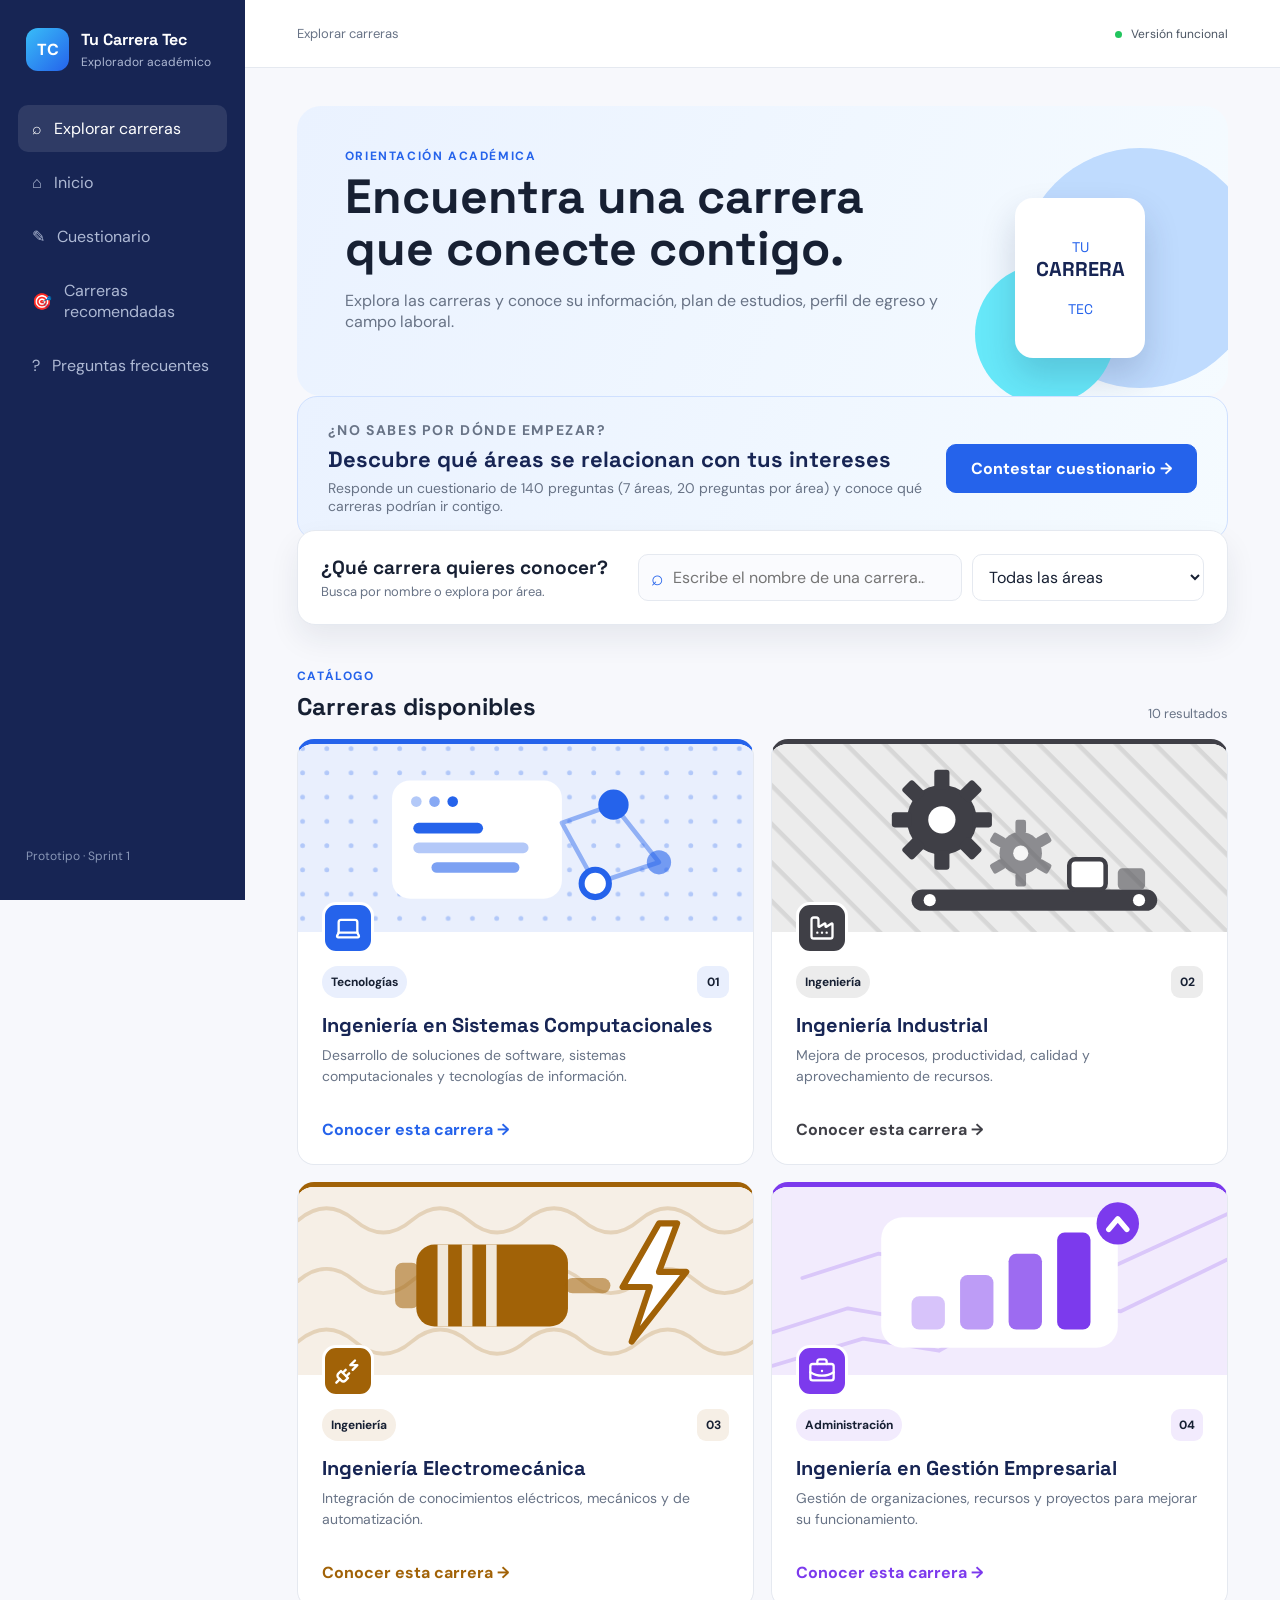
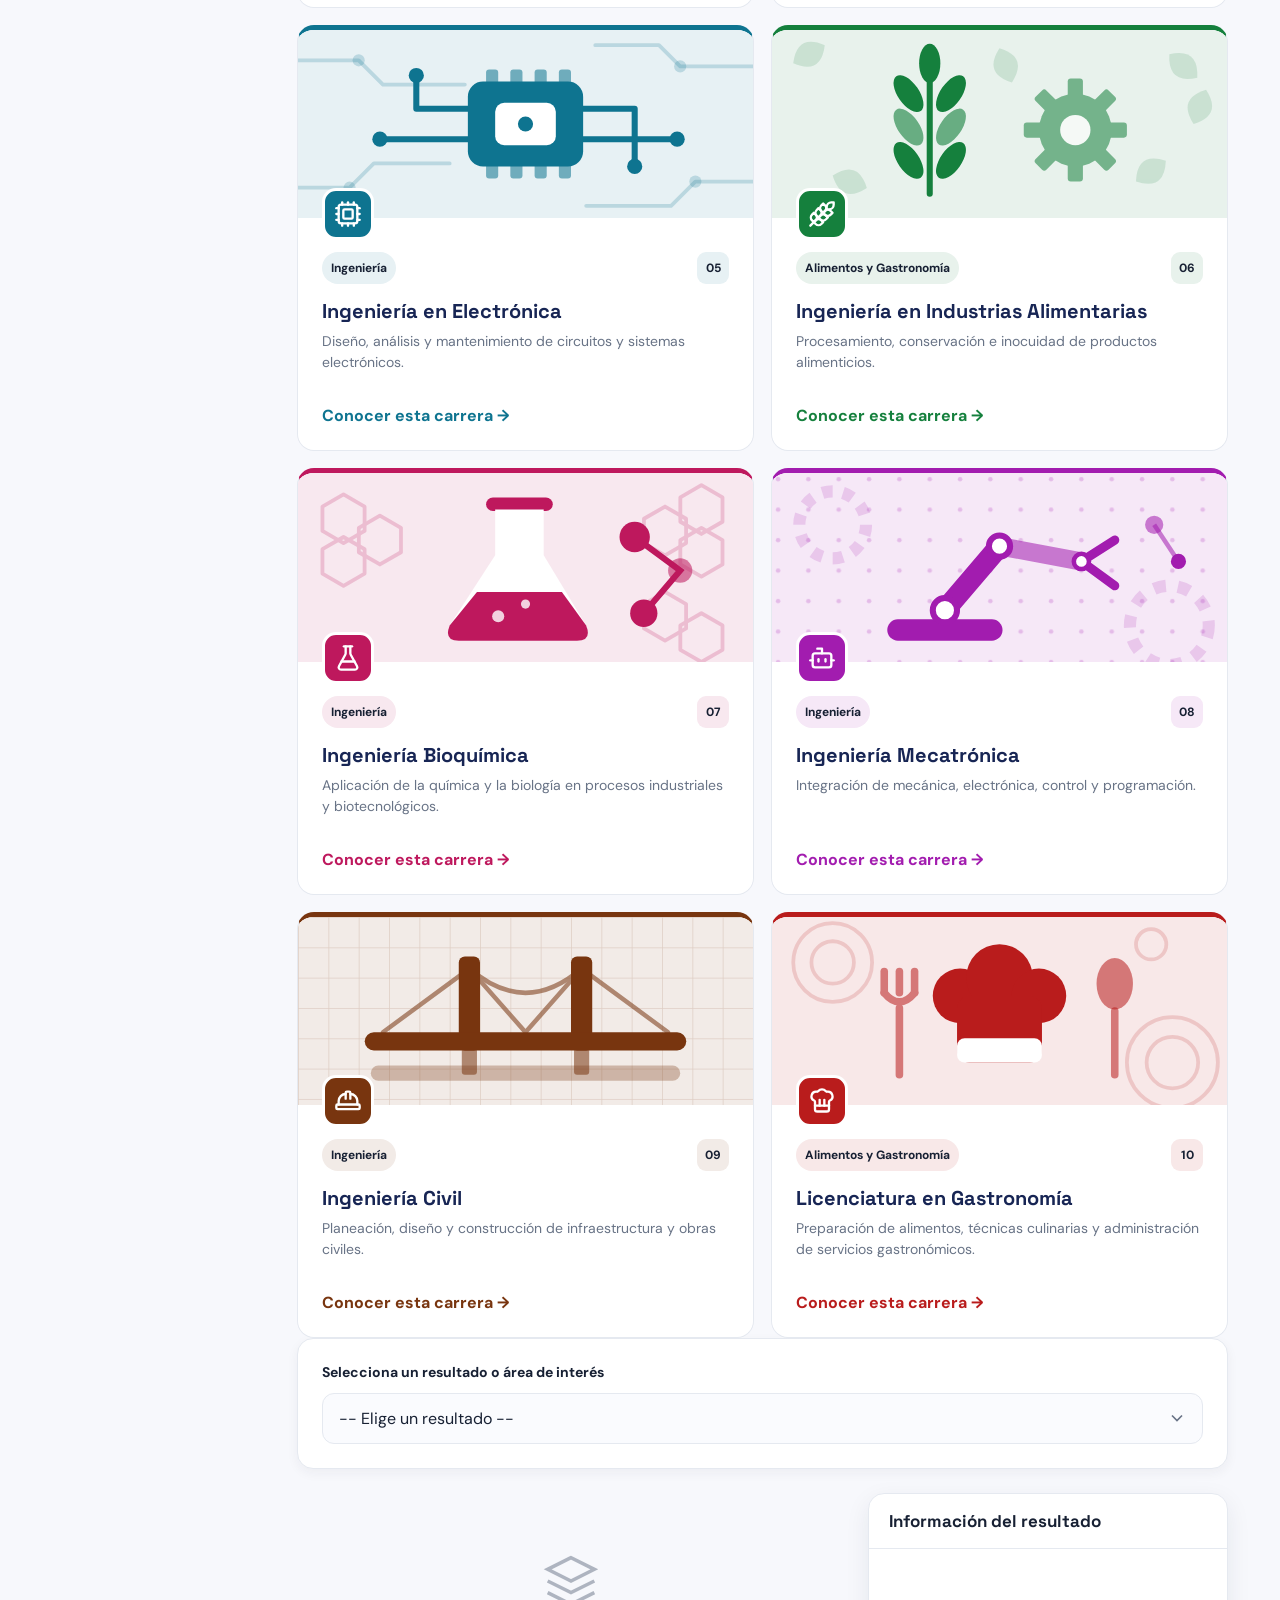
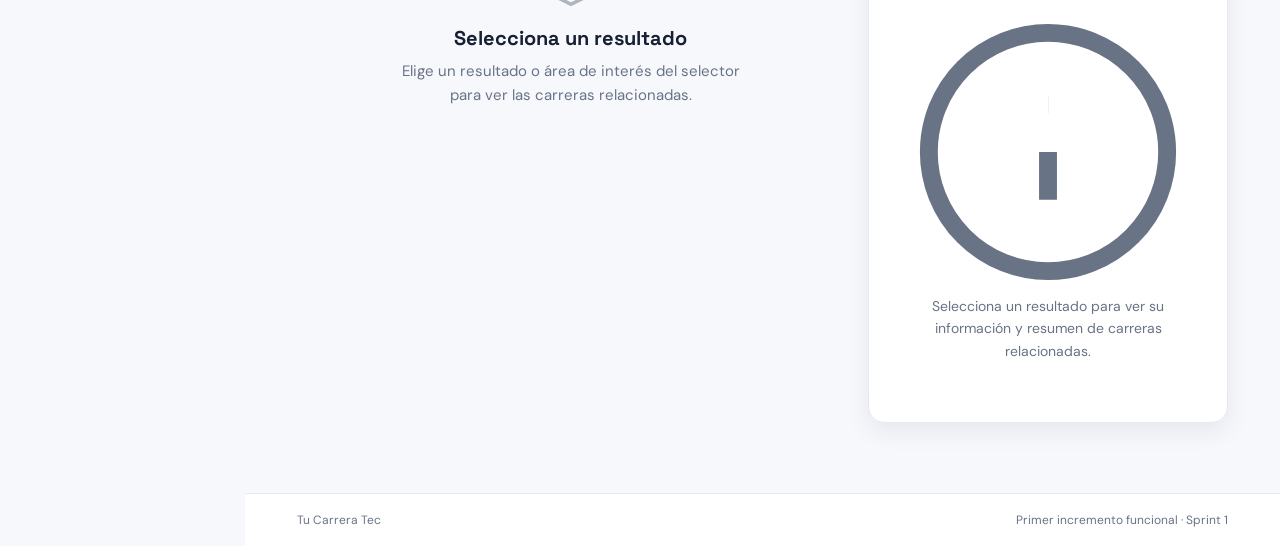
==== commit d04a4b0b: "HU-38 base del perfil visual" ====
--- a/index.html
+++ b/index.html
@@ -9,6 +9,8 @@
   <link rel="stylesheet" href="carreras-recomendadas.css">
   <link rel="stylesheet" href="faq.css">
   <link rel="stylesheet" href="animaciones.css">
+  <link rel="stylesheet" href="perfil.css">
+  <link rel="stylesheet" href="carta-perfil.css">
 </head>
 <body>
   <aside class="sidebar">
@@ -122,7 +124,7 @@
             <p>CONSULTAR</p>
             <button class="detail-tab active" data-tab="info">Información general <span>›</span></button>
             <button class="detail-tab" data-tab="plan">Plan de estudios <span>›</span></button>
-            <button class="detail-tab" data-tab="perfil">Perfil de egreso <span>›</span></button>
+            <button class="detail-tab" data-tab="perfil">Perfil de la carrera <span>›</span></button>
             <button class="detail-tab" data-tab="laboral">Campo laboral <span>›</span></button>
             <button class="detail-tab" data-tab="actividades">Actividades <span>›</span></button>
           </aside>
@@ -329,6 +331,16 @@
   </div>
 
   <script src="actividades.js"></script>
+  <script src="perfil-datos-ingreso-egreso.js"></script>
+  <script src="perfil-datos-laboral.js"></script>
+  <script src="perfil-datos-reticula.js"></script>
+  <script src="perfil-titulares.js"></script>
+  <script src="perfil-titulares-laboral.js"></script>
+  <script src="perfil.js"></script>
+  <script src="visor-perfil.js"></script>
+  <script src="carta-perfil.js"></script>
+  <script src="final-perfil.js"></script>
+  <script src="descarga-perfil.js"></script>
   <script src="script.js"></script>
   <script src="preguntas.js"></script>
   <script src="resultados.js"></script>
--- a/recursos/carreras.css
+++ b/recursos/carreras.css
@@ -0,0 +1,36 @@
+/* Tu Carrera Tec · variables y fondos por carrera (T-98 / T-100) */
+:root {
+  --carrera-sistemas: #2563EB;
+  --carrera-sistemas-suave: #E9EFFD;
+  --carrera-industrial: #3F3F46;
+  --carrera-industrial-suave: #ECECEC;
+  --carrera-electromecanica: #A16207;
+  --carrera-electromecanica-suave: #F6EFE6;
+  --carrera-gestion-empresarial: #7C3AED;
+  --carrera-gestion-empresarial-suave: #F2EBFD;
+  --carrera-electronica: #0E7490;
+  --carrera-electronica-suave: #E7F1F4;
+  --carrera-industrias-alimentarias: #15803D;
+  --carrera-industrias-alimentarias-suave: #E8F2EC;
+  --carrera-bioquimica: #BE185D;
+  --carrera-bioquimica-suave: #F8E8EF;
+  --carrera-mecatronica: #A21CAF;
+  --carrera-mecatronica-suave: #F6E8F7;
+  --carrera-civil: #78350F;
+  --carrera-civil-suave: #F2EBE7;
+  --carrera-gastronomia: #B91C1C;
+  --carrera-gastronomia-suave: #F8E8E8;
+}
+
+/* Uso: <section class="fondo-carrera fondo-sistemas"> ... </section> */
+.fondo-carrera { background-position: center; background-size: cover; background-repeat: no-repeat; }
+.fondo-sistemas { background-color: var(--carrera-sistemas-suave); background-image: url("sistemas/fondo.png"); }
+.fondo-industrial { background-color: var(--carrera-industrial-suave); background-image: url("industrial/fondo.png"); }
+.fondo-electromecanica { background-color: var(--carrera-electromecanica-suave); background-image: url("electromecanica/fondo.png"); }
+.fondo-gestion-empresarial { background-color: var(--carrera-gestion-empresarial-suave); background-image: url("gestion-empresarial/fondo.png"); }
+.fondo-electronica { background-color: var(--carrera-electronica-suave); background-image: url("electronica/fondo.png"); }
+.fondo-industrias-alimentarias { background-color: var(--carrera-industrias-alimentarias-suave); background-image: url("industrias-alimentarias/fondo.png"); }
+.fondo-bioquimica { background-color: var(--carrera-bioquimica-suave); background-image: url("bioquimica/fondo.png"); }
+.fondo-mecatronica { background-color: var(--carrera-mecatronica-suave); background-image: url("mecatronica/fondo.png"); }
+.fondo-civil { background-color: var(--carrera-civil-suave); background-image: url("civil/fondo.png"); }
+.fondo-gastronomia { background-color: var(--carrera-gastronomia-suave); background-image: url("gastronomia/fondo.png"); }
--- a/estilos.css
+++ b/estilos.css
@@ -561,6 +561,130 @@
   footer { flex-direction: column; gap: 5px; }
 }
 
+/* ===== T-108 · Mejoras específicas para pantallas pequeñas ===== */
+
+/* Sidebar: mejor toque en celular, ítems con suficiente área táctil */
+@media (max-width: 375px) {
+  .sidebar { width: 68px; padding: 16px 8px; }
+  .nav-item { padding: 12px 8px; min-height: 48px; }
+  .brand-mark { width: 40px; height: 40px; }
+  .app { margin-left: 68px; }
+}
+
+/* Catálogo: tarjetas legibles y sin desbordamiento en celular */
+@media (max-width: 480px) {
+  .career-card h3 { font-size: 18px; }
+  .career-card p { font-size: 13px; line-height: 1.4; min-height: 48px; }
+  .card-body { padding: 24px 16px 18px; }
+  .open-career { font-size: 13px; }
+
+  /* Buscador y filtro apilados y anchos completos */
+  .search-panel { padding: 18px 20px; }
+  .controls { flex-direction: column; align-items: stretch; gap: 12px; }
+  .search-box { max-width: none; width: 100%; }
+  .controls select { width: 100%; height: 48px; }
+  .search-box input { font-size: 14px; }
+}
+
+/* Detalle de carrera: hero sin ilustración en móvil pequeño */
+@media (max-width: 480px) {
+  .career-hero { flex-direction: column; align-items: stretch; text-align: center; padding: 24px 20px; }
+  .career-hero h1 { font-size: 24px; text-align: center; }
+  .career-hero p { text-align: center; font-size: 14px; }
+  .hero-arte { display: none; }
+  .detail-layout { grid-template-columns: 1fr; gap: 16px; margin-top: 16px; }
+  .detail-menu { padding: 12px; }
+  .detail-content { padding: 20px 16px; }
+}
+
+/* Cuestionario: opciones de respuesta en 1 columna en celular */
+@media (max-width: 480px) {
+  .quiz-options { grid-template-columns: 1fr; }
+  .quiz-q { flex-direction: column; align-items: flex-start; gap: 8px; }
+  .quiz-num { align-self: flex-start; }
+  .quiz-actions { flex-direction: column; gap: 12px; }
+  .quiz-actions .btn { width: 100%; }
+  .quiz-hint { text-align: left; order: 2; }
+}
+
+/* Carreras recomendadas: selector y controles apilados en celular */
+@media (max-width: 480px) {
+  .cr-selector-section { padding: 16px; margin-bottom: 16px; }
+  .cr-resultado-select { padding: 12px 14px; font-size: 14px; }
+  .cr-resultado-card { padding: 16px; margin-bottom: 16px; }
+  .cr-resultado-card-header { gap: 12px; }
+  .cr-resultado-card-icon { width: 48px; height: 48px; font-size: 24px; }
+  .cr-resultado-card-header h2 { font-size: 20px; }
+  .cr-sort-controls { padding: 12px 16px; flex-direction: column; align-items: stretch; gap: 10px; }
+  .cr-sort-select { min-width: 100%; }
+  .cr-carrera-card { padding: 16px; }
+  .cr-carrera-nombre { font-size: 16px; }
+  .cr-carrera-explicacion { font-size: 13px; line-height: 1.5; }
+  .cr-btn-detalle { width: 100%; justify-content: center; padding: 10px 0; font-size: 13px; }
+  .cr-main-content { grid-template-columns: 1fr; gap: 20px; }
+  .cr-side-panel { position: static; height: auto; max-height: none; box-shadow: none; border: 0; padding-top: 0; }
+}
+
+/* Preguntas frecuentes: filtros envueltos en celular */
+@media (max-width: 480px) {
+  #faqFiltros { flex-wrap: wrap; gap: 8px; }
+}
+
+/* ===== T-109 · Detalle de la carrera y menú de secciones (pantallas pequeñas) ===== */
+
+/* Detalle: hero más legible en móvil */
+@media (max-width: 480px) {
+  .career-hero { padding: 20px 18px; gap: 16px; }
+  .career-hero h1 { font-size: 22px; line-height: 1.2; margin: 12px 0 6px; }
+  .career-hero p { font-size: 13px; line-height: 1.5; margin: 0; }
+  .hero-etiquetas { gap: 8px; }
+  .hero-icono { width: 40px; height: 40px; }
+  .career-code { font-size: 11px; padding: 2px 8px; right: 6px; bottom: 6px; }
+}
+
+/* Detalle: botón volver más accesible en móvil */
+@media (max-width: 480px) {
+  #btnVolver { padding: 10px 0; font-size: 14px; margin-bottom: 16px; display: inline-flex; align-items: center; gap: 6px; }
+}
+
+/* Menú de secciones: pestañas con mejor área táctil y legibilidad en móvil */
+@media (max-width: 480px) {
+  .detail-menu { padding: 10px; border-radius: 12px; }
+  .detail-menu > p { font-size: 11px; margin: 4px 6px 8px; letter-spacing: 1.2px; }
+  .detail-tab { padding: 14px 12px; font-size: 13px; min-height: 52px; border-radius: 10px; gap: 10px; }
+  .detail-tab.active { box-shadow: inset 4px 0 0 var(--c); }
+  .detail-tab:hover:not(.active) { background: #f4f6fa; }
+}
+
+/* Detalle: contenido con mejor espaciado en móvil */
+@media (max-width: 480px) {
+  .detail-layout { gap: 12px; margin-top: 12px; }
+  .detail-content { padding: 16px 14px; min-height: auto; border-radius: 12px; border-top-width: 4px; }
+  .detail-content h2 { font-size: 18px; margin: 0 0 10px; }
+  .detail-content h3 { font-size: 15px; margin: 14px 0 6px; }
+  .detail-content p { font-size: 13px; line-height: 1.55; margin: 0 0 10px; }
+  .info-destacado { padding: 14px 16px; font-size: 13px; line-height: 1.6; border-radius: 0 10px 10px 0; }
+}
+
+/* Listas de verificación en detalle: más legibles en móvil */
+@media (max-width: 480px) {
+  .lista-check li { padding-left: 30px; margin: 9px 0; font-size: 13px; line-height: 1.5; }
+  .lista-check li::before { width: 20px; height: 20px; font-size: 11px; top: 0; }
+  .lista-perfil li { padding: 12px 14px 12px 42px; font-size: 13px; line-height: 1.5; margin: 8px 0; }
+  .lista-perfil li::before { left: 12px; top: 10px; width: 20px; height: 20px; font-size: 11px; }
+}
+
+/* Semestres y campo laboral: tarjetas más compactas en móvil */
+@media (max-width: 480px) {
+  .semester { padding: 14px; gap: 8px; }
+  .semester h4 { font-size: 13px; gap: 6px; }
+  .sem-num { min-width: 24px; height: 24px; font-size: 11px; }
+  .semester ul { font-size: 13px; margin: 6px 0 0; padding-left: 16px; }
+  .area-box { padding: 14px; }
+  .area-box strong { font-size: 14px; }
+  .area-box p { font-size: 13px; margin: 4px 0 0; }
+}
+
 /* ===== HU-06 · Actividades (T-44) ===== */
 .activity-list { display: grid; gap: 13px; margin-top: 20px; }
 
@@ -611,6 +735,42 @@
 }
 .btn-link:hover { text-decoration: underline; }
 .detail-content .btn-link { color: var(--c); }
+
+/* ===== T-110 · Plan de estudios, perfil de egreso, campo laboral y actividades (pantallas pequeñas) ===== */
+
+/* Plan de estudios: semestres en una columna, más compactos en móvil */
+@media (max-width: 480px) {
+  .semester-grid { grid-template-columns: 1fr; gap: 10px; }
+  .semester { padding: 12px 14px; gap: 6px; border-radius: 10px; border-top-width: 4px; }
+  .semester h4 { font-size: 13px; gap: 6px; margin: 0 0 6px; }
+  .sem-num { min-width: 24px; height: 24px; font-size: 11px; }
+  .semester ul { font-size: 13px; line-height: 1.5; margin: 4px 0 0; padding-left: 16px; }
+  .semester li { margin: 3px 0; }
+}
+
+/* Perfil de egreso: tarjetas más cómodas para tocar en móvil */
+@media (max-width: 480px) {
+  .lista-perfil li { padding: 12px 14px 12px 42px; font-size: 13px; line-height: 1.5; margin: 8px 0; border-radius: 10px; }
+  .lista-perfil li::before { left: 12px; top: 10px; width: 20px; height: 20px; font-size: 11px; }
+}
+
+/* Campo laboral: área-box en una sola columna y más legible en móvil */
+@media (max-width: 480px) {
+  .area-grid { grid-template-columns: 1fr; gap: 10px; }
+  .area-box { padding: 14px; border-radius: 10px; border-left-width: 4px; }
+  .area-box strong { font-size: 14px; margin-bottom: 4px; display: block; }
+  .area-box p { font-size: 13px; line-height: 1.5; margin: 0; }
+}
+
+/* Actividades: tarjetas apiladas, número más grande y texto legible en móvil */
+@media (max-width: 480px) {
+  .activity-list { gap: 10px; margin-top: 16px; }
+  .activity-card { flex-direction: column; gap: 10px; padding: 16px; border-radius: 12px; }
+  .activity-num { flex: 0 0 40px; height: 40px; font-size: 14px; border-radius: 10px; align-self: flex-start; }
+  .activity-card h4 { font-size: 15px; margin: 0 0 6px; }
+  .activity-card p { font-size: 13px; line-height: 1.55; margin: 0 0 8px; }
+  .aspect-tag { font-size: 11px; padding: 4px 10px; margin-top: 4px; display: inline-flex; }
+}
 
 /* ===== HU-08 · Cuestionario de intereses (T-55) ===== */
 .quiz-hero {
@@ -912,3 +1072,150 @@
 }
 
 @media (max-width: 1100px) { .hero-arte { flex-basis: 240px; } }
+
+/* ===== T-111 · Cuestionario, resultados y carreras recomendadas (pantallas pequeñas) ===== */
+
+/* Cuestionario: hero y progreso más compactos en móvil */
+@media (max-width: 480px) {
+  .quiz-hero { padding: 24px 20px; gap: 20px; flex-direction: column; align-items: stretch; text-align: center; }
+  .quiz-hero h1 { font-size: 22px; line-height: 1.2; margin: 0 0 8px; text-align: center; }
+  .quiz-hero .lead { font-size: 14px; line-height: 1.5; margin: 0; text-align: center; }
+  .quiz-progress-panel { flex: none; padding: 14px 16px; gap: 4px; }
+  .quiz-progress-panel strong { font-size: 15px; }
+  .quiz-progress-panel small { font-size: 11px; }
+  .quiz-steps { gap: 4px; margin: 8px 0 6px; }
+  .quiz-step { height: 6px; }
+
+  /* Área y progreso de pregunta */
+  .quiz-area-bar { margin: 20px 0 12px; gap: 10px; }
+  .quiz-area-pill { font-size: 12px; padding: 4px 10px; }
+  .quiz-rango { font-size: 12px; }
+
+  /* Tarjetas de pregunta más compactas */
+  .quiz-card { padding: 16px 18px 18px; border-radius: 14px; }
+  .quiz-q { flex-direction: column; align-items: flex-start; gap: 8px; margin-bottom: 14px; }
+  .quiz-num { flex: none; width: 32px; height: 32px; font-size: 12px; }
+  .quiz-q h3 { font-size: 15px; line-height: 1.4; }
+
+  /* Opciones de respuesta en 1 columna, más grandes para tocar */
+  .quiz-options { grid-template-columns: 1fr; gap: 8px; }
+  .quiz-option span { min-height: 48px; padding: 10px 12px; font-size: 13px; border-radius: 10px; }
+
+  /* Avisos y acciones */
+  .quiz-aviso { font-size: 13px; padding: 12px 16px; margin: 14px 0 0; }
+  .quiz-actions { flex-direction: column; gap: 10px; margin-top: 16px; }
+  .quiz-actions .btn { width: 100%; padding: 12px 0; font-size: 14px; }
+  .quiz-hint { text-align: left; order: 2; font-size: 12px; }
+
+  /* Pantalla final del cuestionario */
+  .quiz-final { padding: 40px 20px; margin-top: 20px; border-radius: 18px; }
+  .quiz-final .check { width: 56px; height: 56px; font-size: 26px; margin: 0 auto 14px; }
+  .quiz-final h2 { font-size: 20px; margin: 0 0 8px; }
+  .quiz-final p { font-size: 13px; margin: 0 0 20px; }
+  .quiz-final-actions { flex-direction: column; gap: 10px; }
+  .quiz-final-actions .btn { width: 100%; padding: 12px 0; font-size: 14px; }
+}
+
+/* Resultados del cuestionario: banner, tarjetas y tabla adaptados en móvil */
+@media (max-width: 480px) {
+  .quiz-banner { flex-direction: column; align-items: stretch; gap: 14px; padding: 20px 22px; }
+  .quiz-banner h2 { font-size: 20px; text-align: center; margin: 0 0 6px; }
+  .quiz-banner p { font-size: 13px; text-align: center; margin: 0; }
+  .quiz-banner .btn { flex: none; width: 100%; }
+
+  .result-grid { grid-template-columns: 1fr; gap: 12px; }
+  .result-card { padding: 18px; border-radius: 16px; }
+  .result-card h3 { font-size: 16px; margin: 0 0 6px; }
+  .result-card p { font-size: 13px; line-height: 1.5; margin: 10px 0 0; }
+
+  .result-card-head { gap: 10px; margin-bottom: 10px; }
+  .result-rank { width: 30px; height: 30px; font-size: 13px; }
+  .result-pct { font-size: 20px; }
+
+  .result-bar { height: 8px; }
+  .result-label { font-size: 11px !important; margin-top: 10px !important; }
+
+  .result-careers { gap: 6px; margin-top: 8px; }
+  .result-career { padding: 8px 12px; font-size: 12px; }
+
+  .result-table { padding: 8px 14px; border-radius: 14px; }
+  .result-row { gap: 10px; padding: 10px 0; }
+  .result-row-name { font-size: 13px; }
+  .result-row-pct { font-size: 13px; }
+
+  .result-disclaimer { font-size: 11px; margin: 12px 0 0; }
+  .result-actions { margin: 20px 0 8px; }
+  .result-actions .btn { width: 100%; padding: 12px 0; font-size: 14px; }
+}
+
+/* Carreras recomendadas: selector, tarjetas y panel lateral adaptados en móvil */
+@media (max-width: 480px) {
+  .cr-selector-section { padding: 16px; margin-bottom: 16px; }
+  .cr-selector-label { font-size: 13px; margin-bottom: 10px; }
+  .cr-resultado-select { padding: 12px 14px; font-size: 14px; }
+
+  .cr-resultado-card { padding: 16px; margin-bottom: 16px; border-radius: 14px; }
+  .cr-resultado-card-header { gap: 12px; margin-bottom: 12px; }
+  .cr-resultado-card-icon { width: 48px; height: 48px; font-size: 24px; }
+  .cr-resultado-card-header h2 { font-size: 20px; margin: 0 0 4px; }
+  .cr-resultado-card-area { font-size: 12px; }
+  .cr-resultado-card-descripcion { font-size: 13px; line-height: 1.5; margin: 0; }
+
+  .cr-sort-controls { padding: 12px 16px; flex-direction: column; align-items: stretch; gap: 10px; border-radius: 12px; }
+  .cr-sort-label { font-size: 13px; white-space: normal; }
+  .cr-sort-select { min-width: 100%; font-size: 14px; }
+
+  .cr-carreras-grid { gap: 12px; }
+  .cr-carrera-card { padding: 16px; border-radius: 14px; }
+  .cr-card-header { gap: 10px; margin-bottom: 10px; }
+  .cr-carrera-icon { width: 44px; height: 44px; font-size: 22px; }
+  .cr-carrera-nombre { font-size: 16px; margin: 0 0 4px; white-space: normal; overflow: visible; text-overflow: unset; }
+  .cr-carrera-clave { font-size: 11px; padding: 3px 8px; }
+  .cr-nivel-relacion { font-size: 11px; padding: 4px 10px; margin-top: 6px; gap: 5px; }
+  .cr-nivel-relacion svg { width: 10px; height: 10px; }
+  .cr-carrera-explicacion { font-size: 13px; line-height: 1.5; margin: 0 0 12px; }
+
+  .cr-card-footer { padding-top: 10px; }
+  .cr-btn-detalle { width: 100%; justify-content: center; padding: 10px 0; font-size: 13px; }
+
+  .cr-empty-state h3 { font-size: 18px; }
+  .cr-empty-state p { font-size: 13px; line-height: 1.5; max-width: none; }
+
+  /* Panel lateral: en móvil se muestra como sección normal */
+  .cr-side-panel { position: static; height: auto; max-height: none; box-shadow: none; border: 0; padding-top: 0; border-radius: 0; }
+  .cr-side-panel-header { padding: 12px 16px; }
+  .cr-side-panel-header h2 { font-size: 17px; }
+  .cr-side-panel-content { padding: 16px; }
+  .cr-resultado-icon { width: 48px; height: 48px; font-size: 24px; margin-bottom: 10px; }
+  .cr-resultado-detail h3 { font-size: 18px; margin: 0 0 4px; }
+  .cr-resultado-area { font-size: 12px; margin: 0 0 10px; }
+  .cr-resultado-descripcion { font-size: 13px; line-height: 1.5; margin: 0 0 14px; padding-bottom: 12px; }
+
+  .cr-resumen-carreras h4 { font-size: 12px; margin: 0 0 10px; }
+  .cr-resumen-stats { gap: 6px; margin-bottom: 10px; }
+  .cr-stat-badge { font-size: 11px; padding: 4px 8px; gap: 4px; }
+  .cr-resumen-lista { gap: 6px; max-height: none; }
+  .cr-resumen-lista li { padding: 8px 12px; font-size: 12px; border-radius: 10px; }
+  .cr-res-nombre { font-size: 12px; }
+
+  .cr-empty-side-panel p { font-size: 13px; line-height: 1.5; max-width: none; }
+
+  /* Modal de detalle de carrera */
+  .cr-modal-overlay { padding: 16px; }
+  .cr-modal { max-width: 100%; border-radius: 16px; }
+  .cr-modal-header { padding: 16px 20px; }
+  .cr-modal-header h2 { font-size: 18px; }
+  .cr-modal-header-info { gap: 12px; margin-bottom: 16px; padding-bottom: 16px; }
+  .cr-modal-carrera-icon { width: 52px; height: 52px; font-size: 26px; }
+  .cr-modal-carrera-info h3 { font-size: 18px; margin: 0 0 4px; }
+  .cr-modal-clave { font-size: 12px; margin: 0 0 8px; }
+  .cr-modal-nivel { font-size: 12px; padding: 5px 10px; gap: 5px; }
+  .cr-modal-explicacion { margin-bottom: 16px; }
+  .cr-modal-explicacion h4 { font-size: 11px; margin: 0 0 6px; }
+  .cr-modal-explicacion p { font-size: 13px; line-height: 1.6; margin: 0; }
+  .cr-modal-resultado-info { padding: 14px; border-radius: 10px; }
+  .cr-modal-resultado-info h4 { font-size: 11px; margin: 0 0 6px; }
+  .cr-modal-resultado-info p { font-size: 13px; line-height: 1.6; margin: 0; }
+  .cr-btn-close-modal { width: 34px; height: 34px; }
+  .cr-btn-close-panel { width: 34px; height: 34px; }
+}
--- a/faq.css
+++ b/faq.css
@@ -136,3 +136,46 @@
   .faq-respuesta { padding-right: 20px; }
   .faq-item summary { padding: 14px 16px; }
 }
+
+/* ===== T-112 · Preguntas frecuentes (pantallas pequeñas) ===== */
+
+/* Hero más compacto y apilado en celular */
+@media (max-width: 480px) {
+  .faq-hero { flex-direction: column; align-items: stretch; text-align: center; padding: 24px 20px; gap: 16px; }
+  .faq-hero h1 { font-size: 22px; line-height: 1.2; margin: 0 0 8px; text-align: center; }
+  .faq-hero .lead { font-size: 13px; line-height: 1.5; margin: 0; text-align: center; }
+  .faq-total { font-size: 12px; padding: 8px 16px; margin: 8px auto 0; white-space: normal; text-align: center; }
+}
+
+/* Filtros por tema (chips) más fáciles de tocar en celular */
+@media (max-width: 480px) {
+  .faq-filtros { gap: 8px; margin: 16px 0 8px; justify-content: center; }
+  .faq-chip { padding: 8px 14px; font-size: 12px; border-radius: 10px; min-height: 44px; display: inline-flex; align-items: center; justify-content: center; }
+  .faq-chip[aria-pressed="true"] { font-weight: 700; }
+}
+
+/* Grupos de temas con menos espaciado en celular */
+@media (max-width: 480px) {
+  .faq-grupo { margin-top: 20px; }
+  .faq-grupo-cabecera { gap: 10px; margin-bottom: 10px; }
+  .faq-tema { font-size: 12px; padding: 6px 12px; }
+  .faq-cuenta { font-size: 11px; }
+}
+
+/* Desplegables: summary y respuesta más legibles en celular */
+@media (max-width: 480px) {
+  .faq-item { border-radius: 12px; }
+  .faq-item summary { padding: 12px 14px; font-size: 14px; line-height: 1.4; gap: 10px; border-radius: 12px; }
+  .faq-item summary:hover { background: #f8fbff; }
+  .faq-icono { width: 26px; height: 26px; font-size: 16px; border-radius: 8px; }
+  .faq-respuesta { padding: 0 20px 16px 20px; font-size: 13px; line-height: 1.6; margin: 0; }
+  .faq-respuesta a { font-size: 13px; word-break: break-word; }
+}
+
+/* Estado vacío más claro en celular */
+@media (max-width: 480px) {
+  #faqVacio { padding: 40px 16px; text-align: center; }
+  #faqVacio > div { font-size: 32px; margin-bottom: 12px; }
+  #faqVacio h3 { font-size: 18px; margin: 0 0 6px; }
+  #faqVacio p { font-size: 13px; line-height: 1.5; margin: 0; max-width: 280px; margin-left: auto; margin-right: auto; }
+}
--- a/perfil.css
+++ b/perfil.css
@@ -0,0 +1 @@
+/* HU-39 · Visor del perfil (archivo de Gloria). Prefijo .visor- */
--- a/carta-perfil.css
+++ b/carta-perfil.css
@@ -0,0 +1,2 @@
+/* HU-40 y HU-41 · Carta que gira y carta final (archivo de Fernando). Prefijos .carta- y .final- */
+/* Animación (T-138): 0.6 s, perspective 1000px, rotateY(180deg), backface-visibility hidden, ease */
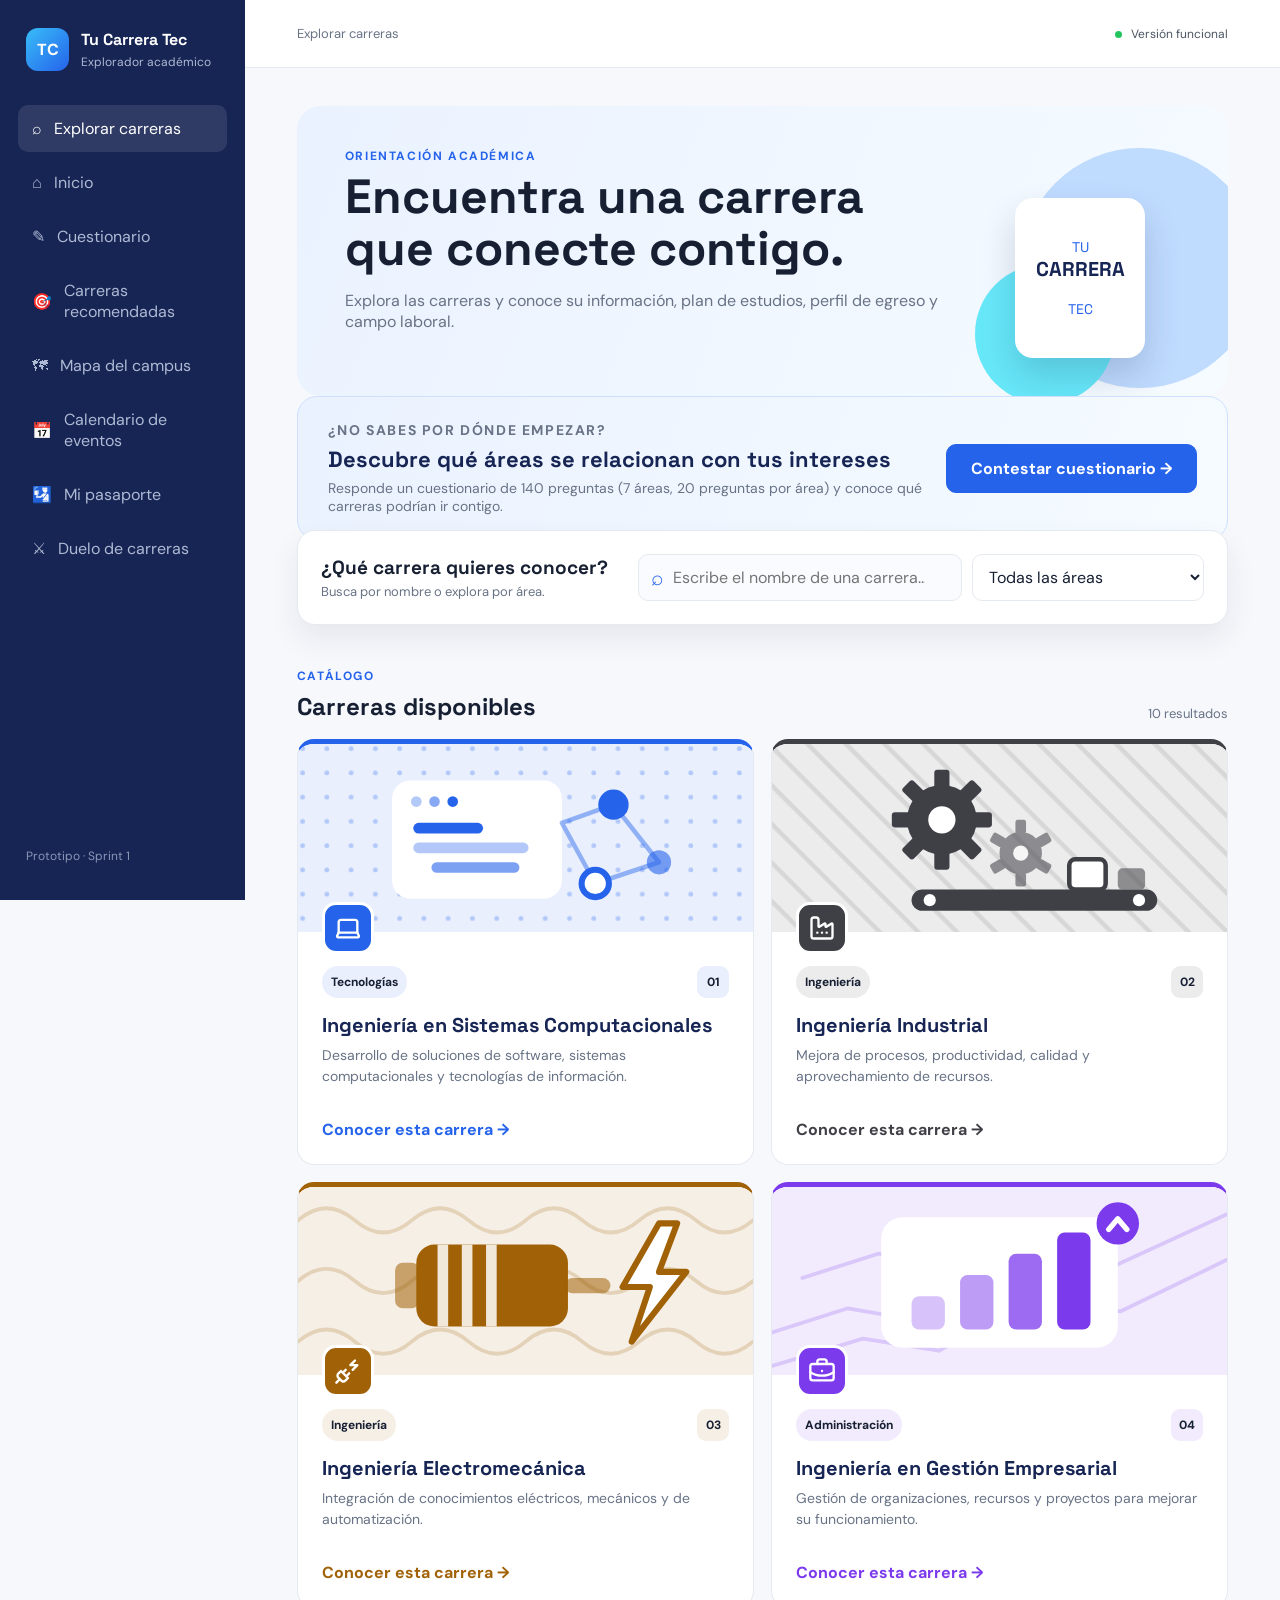
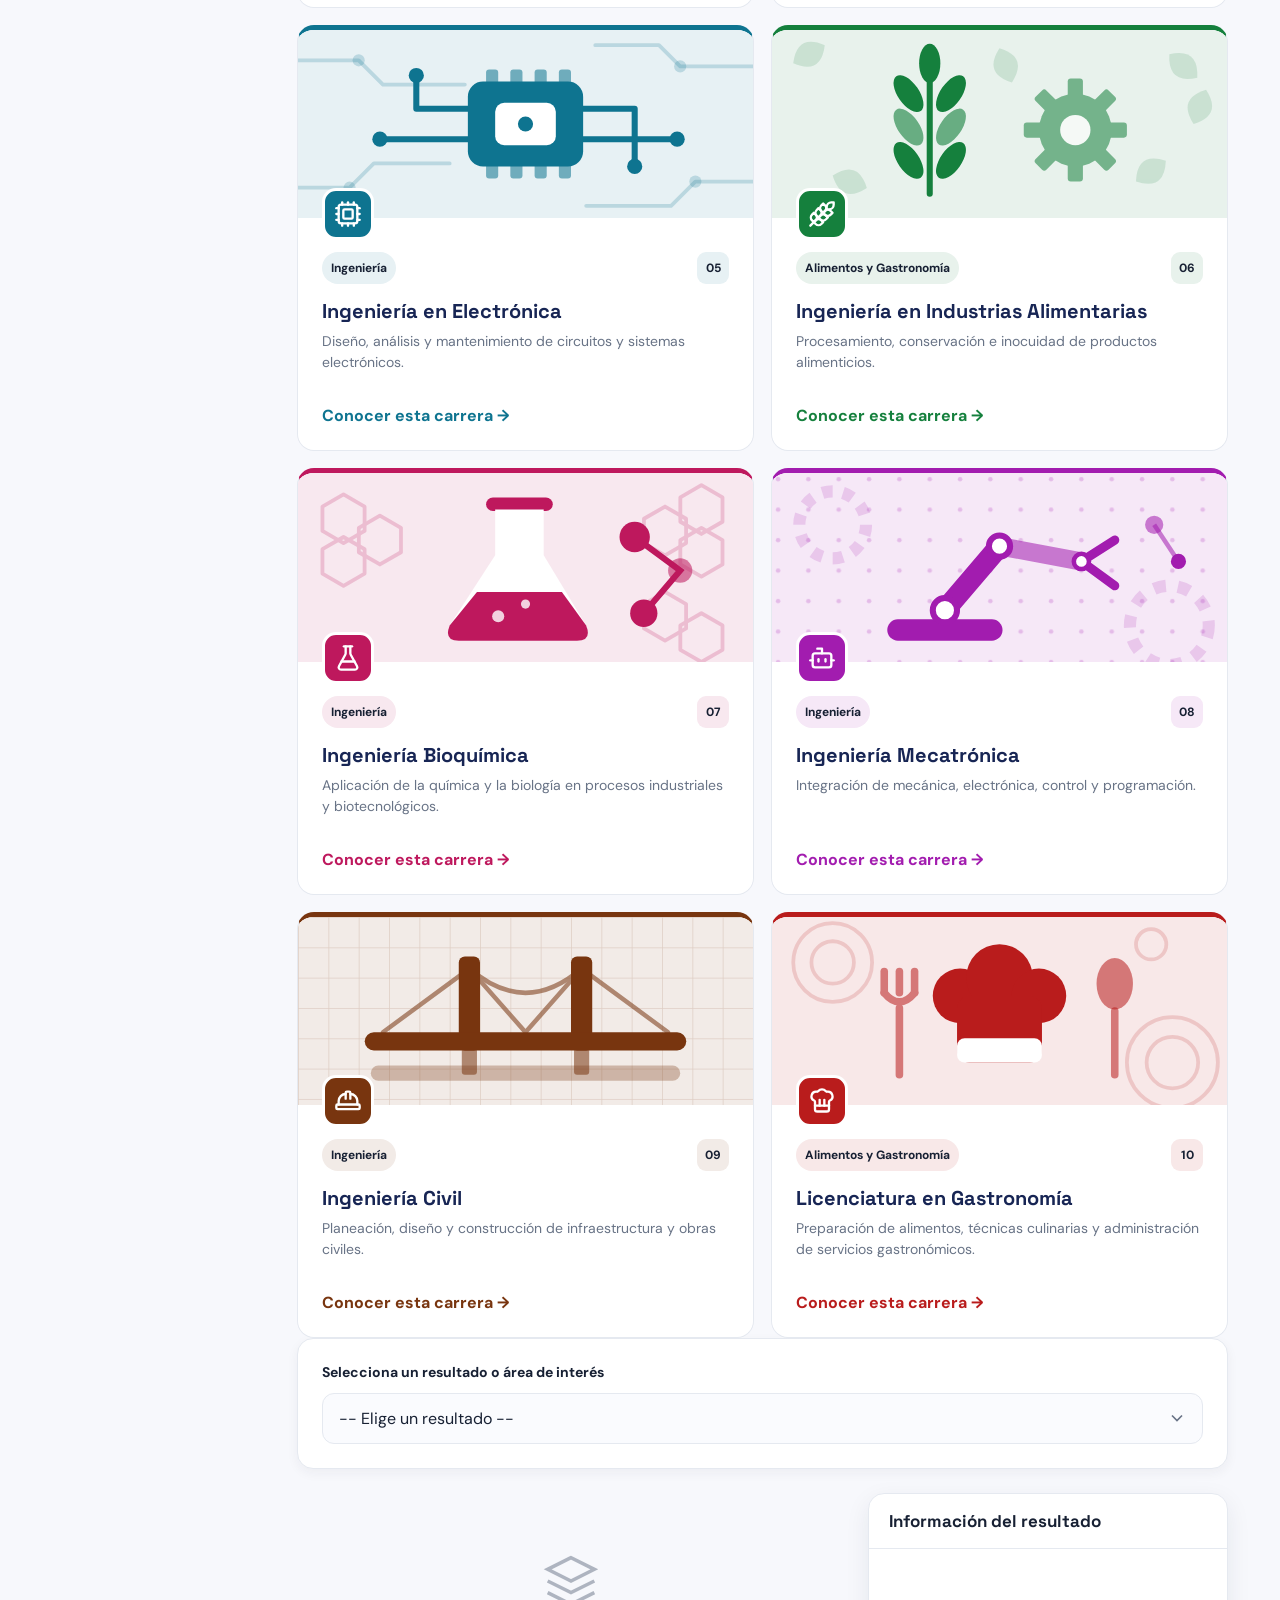
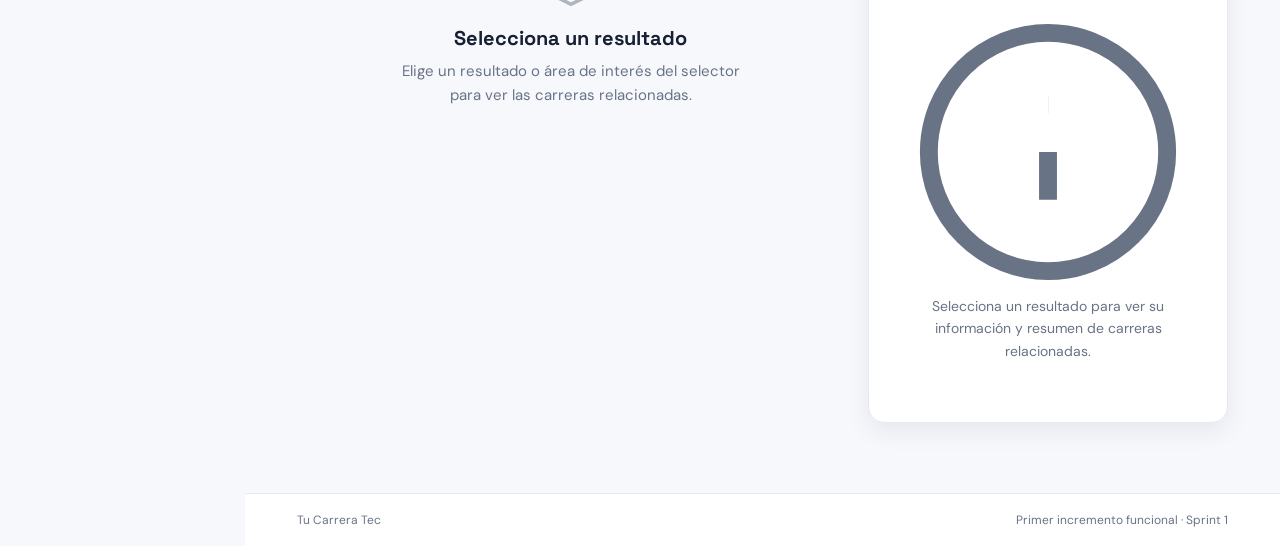
==== commit de64afbf: "Base del Sprint Final: archivos y botones" ====
--- a/index.html
+++ b/index.html
@@ -11,6 +11,13 @@
   <link rel="stylesheet" href="animaciones.css">
   <link rel="stylesheet" href="perfil.css">
   <link rel="stylesheet" href="carta-perfil.css">
+  <link rel="stylesheet" href="acceso.css">
+  <link rel="stylesheet" href="calendario.css">
+  <link rel="stylesheet" href="pasaporte.css">
+  <link rel="stylesheet" href="huellas.css">
+  <link rel="stylesheet" href="mapa-campus.css">
+  <link rel="stylesheet" href="duelo.css">
+  <link rel="stylesheet" href="interes.css">
 </head>
 <body>
   <aside class="sidebar">
@@ -27,7 +34,12 @@
       <button class="nav-item" id="navInicio">⌂ <span>Inicio</span></button>
       <button class="nav-item" id="navCuestionario">✎ <span>Cuestionario</span></button>
       <button class="nav-item" id="navCarrerasRecomendadas">🎯 <span>Carreras recomendadas</span></button>
-      <button class="nav-item" id="navFaq">? <span>Preguntas frecuentes</span></button>
+      <button class="nav-item" id="navMapa">🗺 <span>Mapa del campus</span></button>
+      <button class="nav-item" id="navCalendario">📅 <span>Calendario de eventos</span></button>
+      <button class="nav-item" id="navPasaporte">🛂 <span>Mi pasaporte</span></button>
+      <button class="nav-item" id="navDuelo">⚔ <span>Duelo de carreras</span></button>
+      <button class="nav-item hidden" id="navInteres">📊 <span>Mi carrera</span></button>
+      <button class="nav-item" id="navFaq">
     </nav>
 
     <div class="sidebar-bottom">
@@ -127,7 +139,7 @@
             <button class="detail-tab" data-tab="perfil">Perfil de la carrera <span>›</span></button>
             <button class="detail-tab" data-tab="laboral">Campo laboral <span>›</span></button>
             <button class="detail-tab" data-tab="actividades">Actividades <span>›</span></button>
-          </aside>
+            <button class="detail-tab" data-tab="huellas">Huellas <span>›</span></button>          </aside>
 
           <article class="detail-content" id="panelDetalle"></article>
         </div>
@@ -322,6 +334,12 @@
           <p>Estamos preparando las respuestas. Vuelve pronto.</p>
         </div>
       </section>
+      <section id="mapaCampus" class="hidden" aria-label="Mapa del campus"></section>
+      <section id="calendario" class="hidden" aria-label="Calendario de eventos"></section>
+      <section id="pasaporte" class="hidden" aria-label="Mi pasaporte ITSX"></section>
+      <section id="duelo" class="hidden" aria-label="Duelo de carreras"></section>
+      <section id="interes" class="hidden" aria-label="Mi carrera (jefes de carrera)"></section>
+    </main>
     </main>
 
     <footer>
@@ -352,5 +370,26 @@
   <!-- HU-10 · T-78: Preguntas frecuentes -->
   <script src="faq-datos.js"></script>
   <script src="faq.js"></script>
+  <!-- Sprint final -->
+  <script src="nav-final.js"></script>
+  <script src="https://www.gstatic.com/firebasejs/10.12.2/firebase-app-compat.js"></script>
+  <script src="https://www.gstatic.com/firebasejs/10.12.2/firebase-auth-compat.js"></script>
+  <script src="https://www.gstatic.com/firebasejs/10.12.2/firebase-firestore-compat.js"></script>
+  <script src="firebase-config.js"></script>
+  <script src="eventos-datos.js"></script>
+  <script src="eventos-ejemplo.js"></script>
+  <script src="acceso-jefe.js"></script>
+  <script src="calendario.js"></script>
+  <script src="pasaporte.js"></script>
+  <script src="eventos-pasados.js"></script>
+  <script src="huellas.js"></script>
+  <script src="mapa-datos.js"></script>
+  <script src="mapa-campus.js"></script>
+  <script src="duelo-datos.js"></script>
+  <script src="duelo-logica.js"></script>
+  <script src="duelo.js"></script>
+  <script src="metricas-datos.js"></script>
+  <script src="metricas.js"></script>
+  <script src="panel-interes.js"></script>  
 </body>
 </html>
--- a/perfil.css
+++ b/perfil.css
@@ -1 +1,19 @@
-/* HU-39 · Visor del perfil (archivo de Gloria). Prefijo .visor- */
+.visor-lista h2 { margin: 4px 0 10px; }
+.visor-item { border: 1px solid var(--line, #e5e9f0); border-radius: 14px; padding: 14px 16px; margin: 12px 0; background: #fff; }
+.visor-item h3 { margin: 0 0 2px; color: var(--c, #2563eb); }
+.visor-item-nombre { margin: 0 0 8px; font-size: 12px; font-weight: 700; letter-spacing: 1px; color: var(--muted, #687386); text-transform: uppercase; }
+.visor-sec { background: var(--c, #2563eb); color: #fff; }
+.visor-historia { position: relative; background: linear-gradient(160deg, var(--c-suave, #e9f1ff), #fff); border: 1px solid var(--line, #e5e9f0); border-radius: 20px; padding: 14px 16px 16px; min-height: 70vh; display: flex; flex-direction: column; gap: 10px; touch-action: pan-y; }
+.visor-barras { display: flex; gap: 4px; }
+.visor-barra { flex: 1; height: 5px; border-radius: 3px; background: rgba(0,0,0,.12); }
+.visor-barra.vista { background: var(--c, #2563eb); }
+.visor-barra.descubierta { background: #fbbf24; }
+.visor-top { display: flex; justify-content: space-between; gap: 8px; font-size: 12px; font-weight: 700; color: var(--c, #2563eb); flex-wrap: wrap; }
+.contador-descubiertas { width: 100%; text-align: right; color: var(--muted, #687386); font-weight: 600; }
+.visor-sitio { position: relative; z-index: 2; flex: 1; display: flex; padding: 0 6%; }
+.visor-zona { position: absolute; top: 0; bottom: 56px; width: 16%; z-index: 1; cursor: pointer; }
+.visor-zona-izq { left: 0; } .visor-zona-der { right: 0; }
+.visor-nav { display: flex; justify-content: space-between; gap: 10px; }
+.visor-nav button { background: var(--c, #2563eb); color: #fff; flex: 1; }
+.visor-botones button:focus-visible, .visor-nav button:focus-visible, .visor-sec:focus-visible { outline: 3px solid #fbbf24; outline-offset: 2px; }
+@media (min-width: 850px) { .visor-historia, .visor-portada { min-height: 560px; } }
--- a/carta-perfil.css
+++ b/carta-perfil.css
@@ -1,2 +1,44 @@
 /* HU-40 y HU-41 · Carta que gira y carta final (archivo de Fernando). Prefijos .carta- y .final- */
 /* Animación (T-138): 0.6 s, perspective 1000px, rotateY(180deg), backface-visibility hidden, ease */
+
+.visor-sitio { perspective: 1000px; }
+.carta-apartado { position: relative; width: 100%; min-height: 340px; }
+.carta-frente, .carta-reverso { position: absolute; inset: 0; border-radius: 20px; backface-visibility: hidden; -webkit-backface-visibility: hidden; transition: transform .6s ease; }
+.carta-frente { border: 0; cursor: pointer; background: var(--c, #2563eb); color: #fff; display: flex; flex-direction: column; align-items: center; justify-content: center; gap: 14px; padding: 24px; text-align: center; font: inherit; }
+.carta-icono { font-size: 72px; line-height: 1; }
+.carta-titular { font-family: "Space Grotesk", Arial, sans-serif; font-size: 25px; line-height: 1.2; text-wrap: balance; }
+.carta-pista { font-size: 12px; opacity: .85; }
+.carta-reverso { transform: rotateY(180deg); background: #fff; border: 2px solid var(--c, #2563eb); padding: 14px 16px; display: flex; flex-direction: column; overflow: hidden; }
+
+.carta-etiqueta { margin: 0 0 6px; font-size: 11px; letter-spacing: 1.2px; font-weight: 700; color: var(--c, #2563eb); }
+.carta-texto { flex: 1; overflow-y: auto; font-size: 15px; line-height: 1.5; padding-right: 4px; }
+.carta-texto h4 { margin: 10px 0 4px; color: var(--navy, #172554); }
+.carta-texto p, .carta-texto li { color: #465366; }
+.carta-vacio { font-style: italic; }
+.carta-pdf { color: var(--c, #2563eb); font-weight: 700; display: inline-block; min-height: 44px; line-height: 44px; }
+.carta-fuente { margin: 6px 0 0; font-size: 11px; color: var(--muted, #687386); }
+.carta-volver { align-self: flex-end; margin-top: 6px; min-height: 44px; border: 0; background: var(--c-suave, #e9f1ff); color: var(--c, #2563eb); padding: 8px 14px; border-radius: 10px; cursor: pointer; font-weight: 700; }
+
+.carta-apartado.volteada .carta-frente { transform: rotateY(180deg); pointer-events: none; }
+.carta-apartado.volteada .carta-reverso { transform: rotateY(0); }
+.carta-apartado:not(.volteada) .carta-reverso { pointer-events: none; }
+
+.carta-frente:focus-visible, .carta-volver:focus-visible { outline: 3px solid #fbbf24; outline-offset: 3px; }
+@media (prefers-reduced-motion: reduce) {
+  .carta-frente, .carta-reverso { transition: opacity .2s; transform: none !important; }
+  .carta-reverso { opacity: 0; } .carta-apartado.volteada .carta-reverso { opacity: 1; } .carta-apartado.volteada .carta-frente { opacity: 0; }
+}
+
+/* Carta final */
+.final-carta { background: linear-gradient(160deg, var(--c-suave, #e9f1ff), #fff); border: 2px solid var(--c, #2563eb); border-radius: 20px; padding: 24px 20px; display: flex; flex-direction: column; gap: 12px; }
+.final-etiqueta { margin: 0; font-size: 11px; letter-spacing: 1.6px; font-weight: 700; color: var(--c, #2563eb); }
+.final-carta h2 { margin: 0; }
+.final-lista { list-style: none; padding: 0 !important; margin: 0; display: grid; gap: 8px; }
+.final-lista li { padding: 10px 12px; border-radius: 10px; font-weight: 600; }
+.final-si { background: #fef3c7; color: #78350f !important; border: 1px solid #fbbf24; }
+.final-no { background: #eef0f4; color: #6b7280 !important; }
+.final-faltan { margin: 0; font-weight: 700; color: #b45309 !important; }
+.final-acciones { display: grid; gap: 10px; }
+.final-btn { min-height: 44px; border: 2px solid var(--c, #2563eb); background: var(--c, #2563eb); color: #fff; border-radius: 12px; padding: 10px 16px; font-weight: 700; cursor: pointer; }
+.final-sec { background: #fff; color: var(--c, #2563eb); }
+.final-btn:focus-visible { outline: 3px solid #fbbf24; outline-offset: 2px; }
--- a/acceso.css
+++ b/acceso.css
@@ -0,0 +1 @@
+/* Contenido temporal de la Base (T-157). */
--- a/calendario.css
+++ b/calendario.css
@@ -0,0 +1 @@
+/* Contenido temporal de la Base (T-157). */
--- a/pasaporte.css
+++ b/pasaporte.css
@@ -0,0 +1 @@
+/* Contenido temporal de la Base (T-157). */
--- a/huellas.css
+++ b/huellas.css
@@ -0,0 +1 @@
+/* Contenido temporal de la Base (T-157). */
--- a/mapa-campus.css
+++ b/mapa-campus.css
@@ -0,0 +1 @@
+/* Contenido temporal de la Base (T-157). */
--- a/duelo.css
+++ b/duelo.css
@@ -0,0 +1 @@
+/* Contenido temporal de la Base (T-157). */
